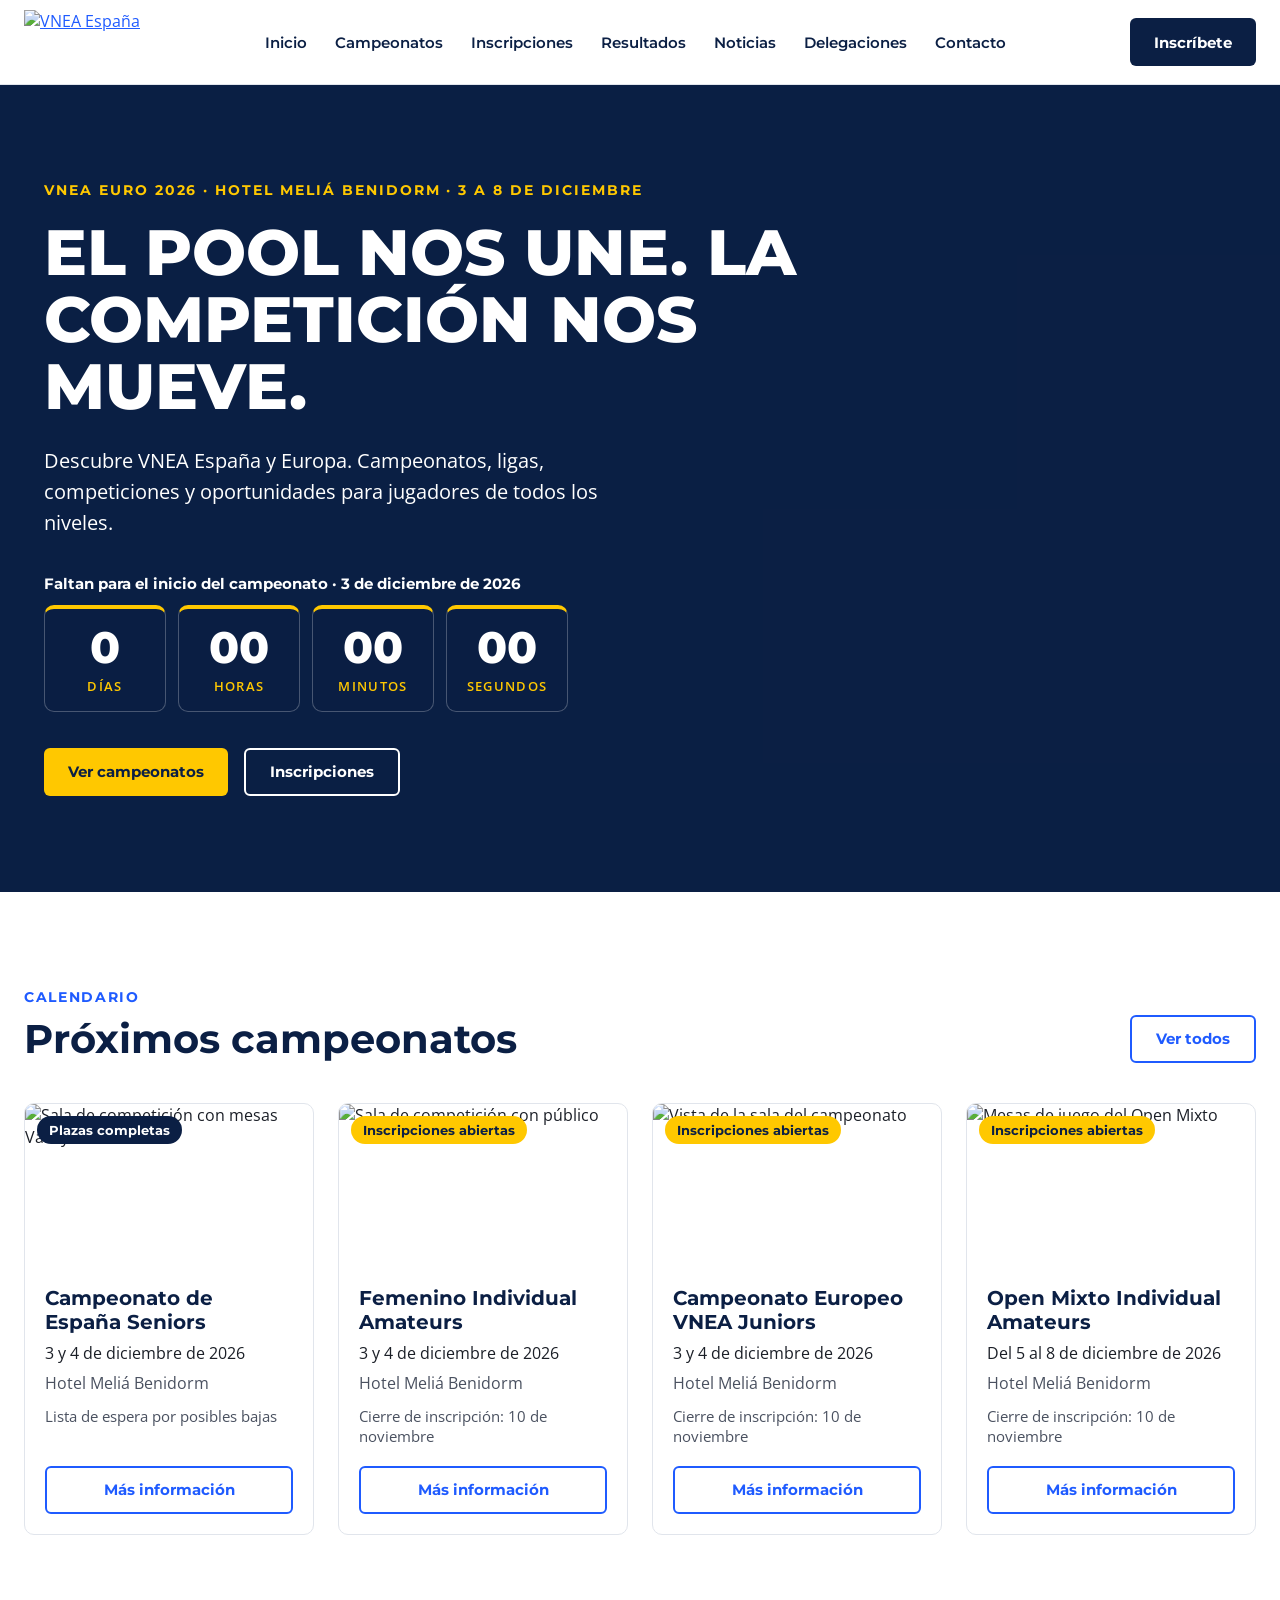
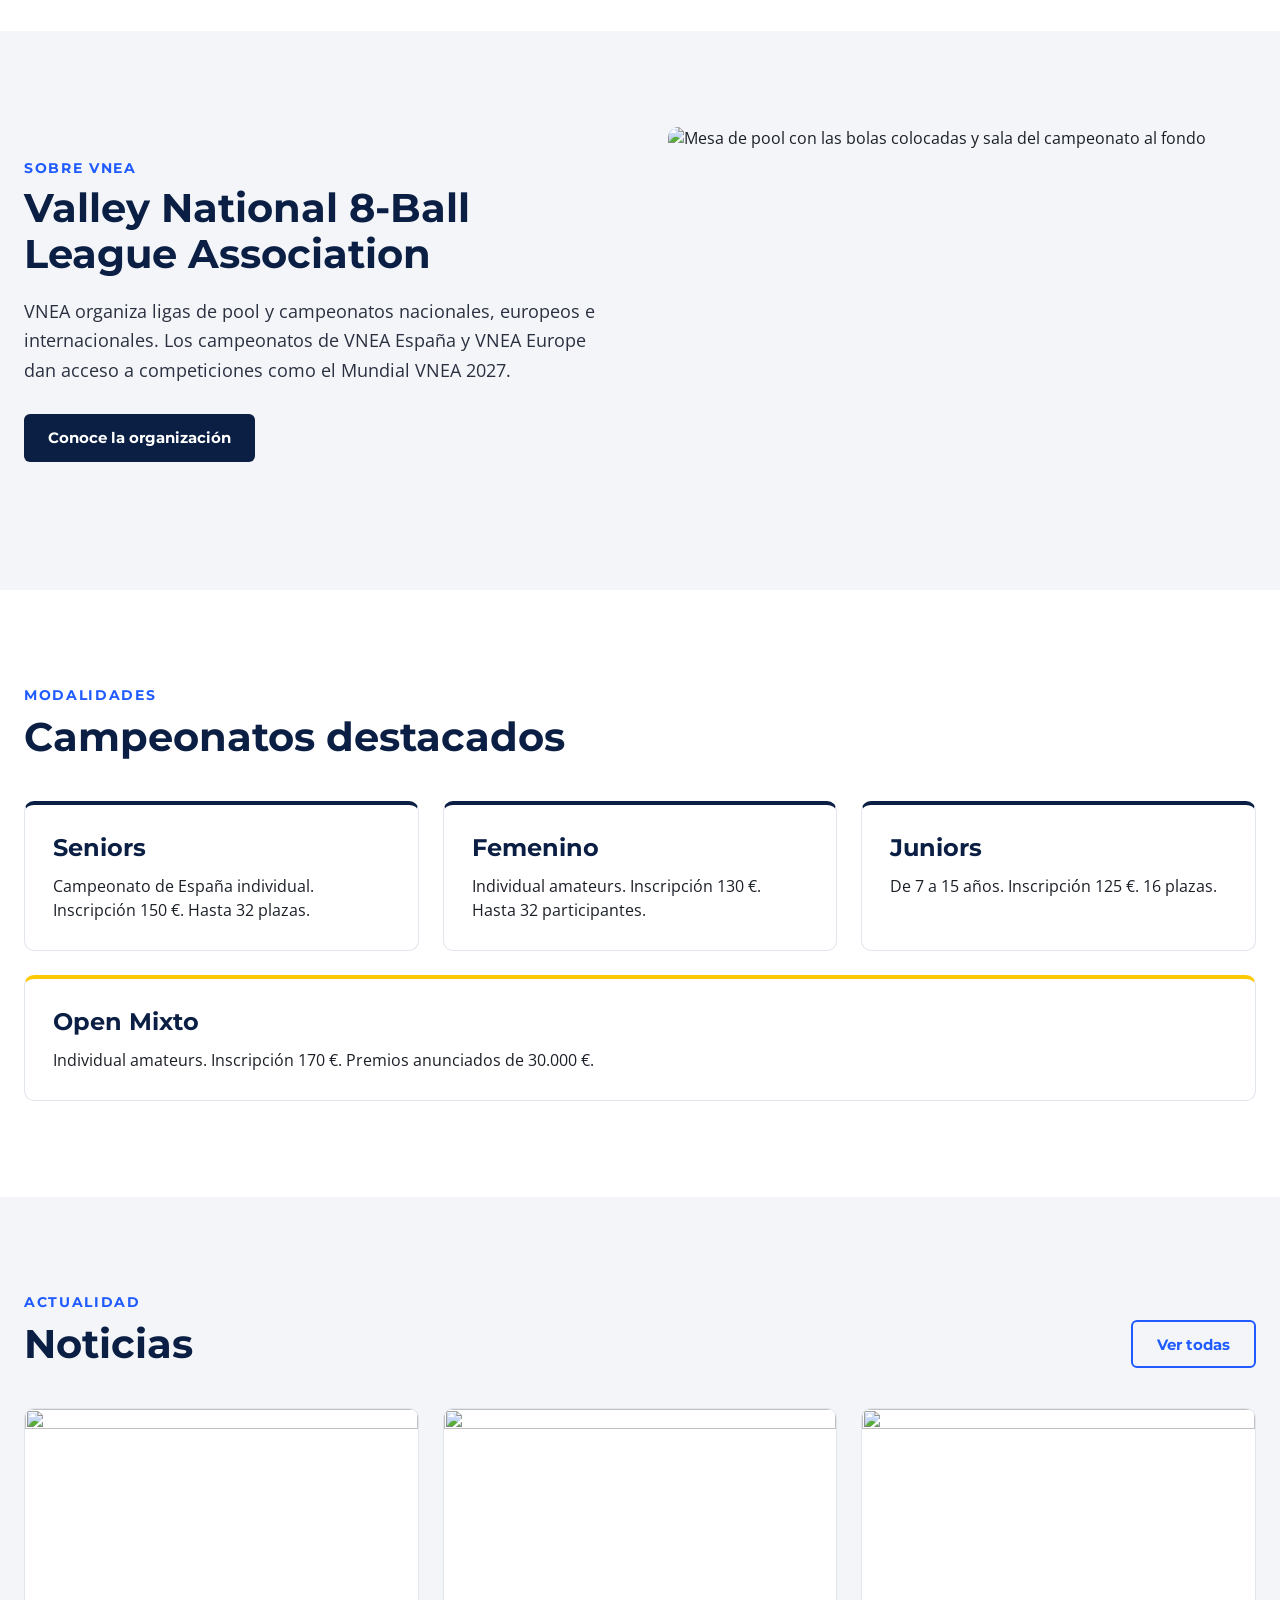
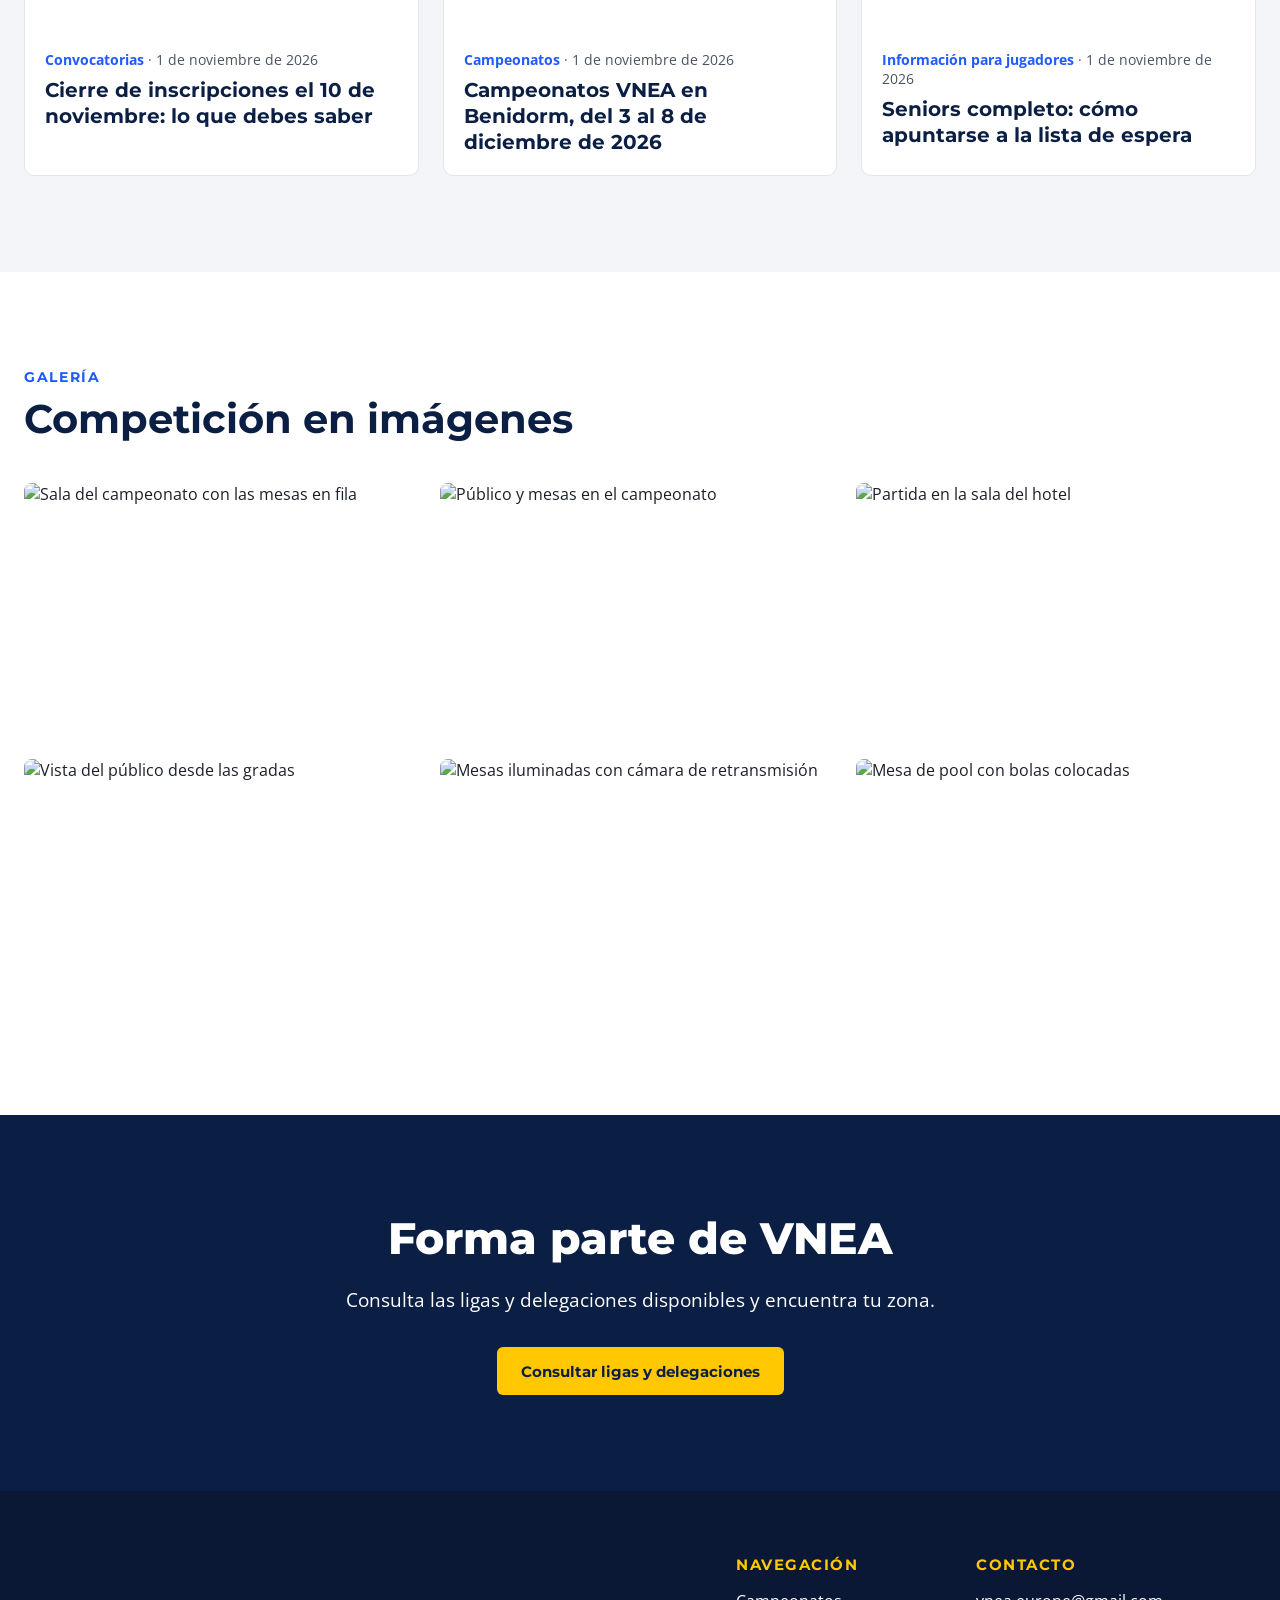
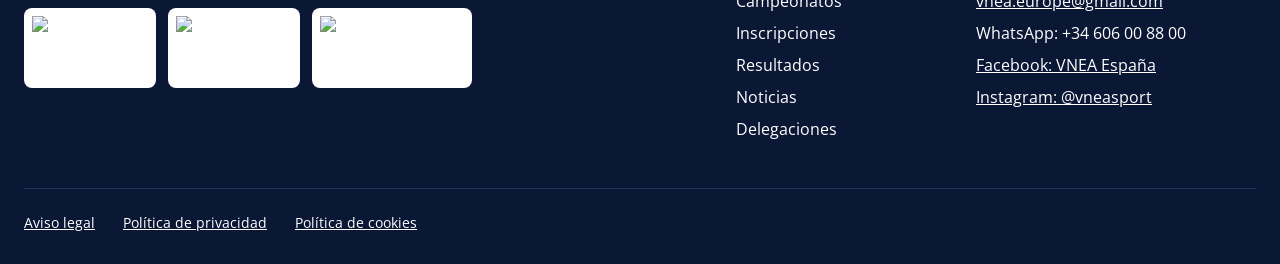
==== index.html @ ef77f943 "Add files via upload" ====
<!doctype html>
<html lang="es">
<head>
<meta charset="utf-8">
<meta name="viewport" content="width=device-width,initial-scale=1">
<title>VNEA España y Europe: inicio</title>

<link rel="preconnect" href="https://fonts.googleapis.com">
<link rel="stylesheet" href="https://fonts.googleapis.com/css2?family=Montserrat:wght@600;700;800&family=Open+Sans:wght@400;600&display=swap">
<style>
body{margin:0;font-family:'Open Sans',system-ui,sans-serif;color:#1B1F27;background:#fff}
a{color:#1F5BFF}a:hover{color:#0B1F44}
.nav a{color:#0B1F44;text-decoration:none;font-family:'Montserrat',sans-serif;font-weight:600;font-size:15px}
.nav a:hover{color:#1F5BFF}
.btn{display:inline-flex;align-items:center;justify-content:center;min-height:48px;padding:0 24px;border-radius:6px;font-family:'Montserrat',sans-serif;font-weight:700;font-size:15px;text-decoration:none;box-sizing:border-box}
.btn-p{background:#0B1F44;color:#fff}.btn-p:hover{background:#1F5BFF;color:#fff}
.btn-o{border:2px solid #1F5BFF;color:#1F5BFF;background:transparent}.btn-o:hover{background:#1F5BFF;color:#fff}
.btn-w{border:2px solid #fff;color:#fff;background:transparent}.btn-w:hover{background:#fff;color:#0B1F44}
.btn-y{background:#FFC800;color:#0B1F44}.btn-y:hover{background:#fff;color:#0B1F44}
.card{background:#fff;border:1px solid #E1E5EC;border-radius:10px;overflow:hidden;display:flex;flex-direction:column;transition:transform .3s}
.card:hover{transform:translateY(-4px)}
.chip{display:inline-block;padding:6px 12px;border-radius:999px;font-family:'Montserrat',sans-serif;font-weight:700;font-size:13px}
.chip-a{background:#FFC800;color:#0B1F44}
.chip-c{background:#0B1F44;color:#fff}
h1,h2,h3{font-family:'Montserrat',sans-serif;margin:0;color:#0B1F44}
@media (prefers-reduced-motion:reduce){.card{transition:none}}
</style>

<style>
@media (max-width:760px){
h1{font-size:34px!important;line-height:1.1!important}
h2{font-size:26px!important}
section,footer{padding-left:16px!important;padding-right:16px!important}
[style*="grid-template-columns"]{grid-template-columns:1fr!important}
[style*="flex-direction:row"]{flex-direction:column!important}
img{max-width:100%}
table{font-size:14px}
th,td{padding:10px!important}
.nav{gap:6px 16px!important}
}
html{scroll-behavior:smooth}
</style>
</head>
<body>

<div style="width:100%;background:#fff">

<header style="position:sticky;top:0;z-index:10;background:#fff;border-bottom:1px solid #E1E5EC">
<div style="max-width:1240px;margin:0 auto;padding:10px 24px;display:flex;flex-wrap:wrap;align-items:center;justify-content:space-between;gap:12px">
<a href="index.html" aria-label="VNEA España, inicio"><img src="img/logo-espana.png" alt="VNEA España" style="height:64px;width:auto;display:block"></a>
<nav class="nav" aria-label="Principal" style="display:flex;flex-wrap:wrap;gap:8px 28px;align-items:center">
<a href="index.html">Inicio</a>
<a href="campeonatos.html">Campeonatos</a>
<a href="inscripciones.html">Inscripciones</a>
<a href="resultados.html">Resultados</a>
<a href="noticias.html">Noticias</a>
<a href="delegaciones.html">Delegaciones</a>
<a href="contacto.html">Contacto</a>
</nav>
<a class="btn btn-p" href="inscripciones.html">Inscríbete</a>
</div>
</header>

<section style="position:relative;min-height:640px;display:flex;align-items:center;background:#0B1F44 url(img/hero.jpg) center/cover no-repeat">
<div style="position:absolute;inset:0;background:rgba(11,31,68,.62)"></div>
<div style="position:relative;max-width:1240px;margin:0 auto;padding:96px 24px;width:100%;box-sizing:border-box">
<p style="margin:0 0 20px;font-family:'Montserrat',sans-serif;font-weight:700;font-size:14px;letter-spacing:.14em;color:#FFC800">VNEA EURO 2026 · HOTEL MELIÁ BENIDORM · 3 A 8 DE DICIEMBRE</p>
<h1 style="color:#fff;font-weight:800;font-size:64px;line-height:1.05;max-width:820px;text-transform:uppercase">El pool nos une. La competición nos mueve.</h1>
<p style="margin:24px 0 36px;max-width:620px;font-size:20px;line-height:1.55;color:#fff">Descubre VNEA España y Europa. Campeonatos, ligas, competiciones y oportunidades para jugadores de todos los niveles.</p>
<div style="margin:0 0 36px"><p style="margin:0 0 12px;font-family:'Montserrat',sans-serif;font-weight:700;font-size:15px;color:#fff">Faltan para el inicio del campeonato · 3 de diciembre de 2026</p><div style="display:flex;flex-wrap:wrap;gap:12px" role="timer" aria-label="Cuenta atrás hasta el 3 de diciembre de 2026"><div style="min-width:96px;padding:16px 12px;border-radius:10px;background:rgba(11,31,68,.82);border:1px solid rgba(255,255,255,.25);border-top:4px solid #FFC800;text-align:center"><p style="margin:0;font-family:'Montserrat',sans-serif;font-weight:800;font-size:44px;line-height:1;color:#fff"><span data-u="d">0</span></p><p style="margin:8px 0 0;font-size:13px;font-weight:600;letter-spacing:.1em;color:#FFC800">DÍAS</p></div><div style="min-width:96px;padding:16px 12px;border-radius:10px;background:rgba(11,31,68,.82);border:1px solid rgba(255,255,255,.25);border-top:4px solid #FFC800;text-align:center"><p style="margin:0;font-family:'Montserrat',sans-serif;font-weight:800;font-size:44px;line-height:1;color:#fff"><span data-u="h">0</span></p><p style="margin:8px 0 0;font-size:13px;font-weight:600;letter-spacing:.1em;color:#FFC800">HORAS</p></div><div style="min-width:96px;padding:16px 12px;border-radius:10px;background:rgba(11,31,68,.82);border:1px solid rgba(255,255,255,.25);border-top:4px solid #FFC800;text-align:center"><p style="margin:0;font-family:'Montserrat',sans-serif;font-weight:800;font-size:44px;line-height:1;color:#fff"><span data-u="m">0</span></p><p style="margin:8px 0 0;font-size:13px;font-weight:600;letter-spacing:.1em;color:#FFC800">MINUTOS</p></div><div style="min-width:96px;padding:16px 12px;border-radius:10px;background:rgba(11,31,68,.82);border:1px solid rgba(255,255,255,.25);border-top:4px solid #FFC800;text-align:center"><p style="margin:0;font-family:'Montserrat',sans-serif;font-weight:800;font-size:44px;line-height:1;color:#fff"><span data-u="s">0</span></p><p style="margin:8px 0 0;font-size:13px;font-weight:600;letter-spacing:.1em;color:#FFC800">SEGUNDOS</p></div></div></div>
<div style="display:flex;flex-wrap:wrap;gap:16px">
<a class="btn btn-y" href="campeonatos.html">Ver campeonatos</a>
<a class="btn btn-w" href="inscripciones.html">Inscripciones</a>
</div>
</div>
</section>

<section style="padding:96px 24px">
<div style="max-width:1240px;margin:0 auto">
<div style="display:flex;flex-wrap:wrap;justify-content:space-between;align-items:flex-end;gap:16px;margin-bottom:40px">
<div>
<p style="margin:0 0 8px;font-family:'Montserrat',sans-serif;font-weight:700;font-size:14px;letter-spacing:.12em;color:#1F5BFF">CALENDARIO</p>
<h2 style="font-size:40px;font-weight:700">Próximos campeonatos</h2>
</div>
<a class="btn btn-o" href="campeonatos.html">Ver todos</a>
</div>
<div style="display:flex;flex-wrap:wrap;gap:24px">

<article class="card" style="flex:1 1 260px">
<div style="position:relative"><img src="img/sala2.jpg" alt="Sala de competición con mesas Valley" style="width:100%;aspect-ratio:16/9;object-fit:cover;display:block"><span class="chip chip-c" style="position:absolute;top:12px;left:12px">Plazas completas</span></div>
<div style="padding:20px;display:flex;flex-direction:column;gap:8px;flex:1">
<h3 style="font-size:20px;font-weight:700">Campeonato de España Seniors</h3>
<p style="margin:0;font-size:16px">3 y 4 de diciembre de 2026</p>
<p style="margin:0;font-size:16px;color:#4A5160">Hotel Meliá Benidorm</p>
<p style="margin:4px 0 12px;font-size:15px;color:#4A5160">Lista de espera por posibles bajas</p>
<a class="btn btn-o" style="margin-top:auto" href="campeonato.html">Más información</a>
</div>
</article>

<article class="card" style="flex:1 1 260px">
<div style="position:relative"><img src="img/sala3.jpg" alt="Sala de competición con público" style="width:100%;aspect-ratio:16/9;object-fit:cover;display:block"><span class="chip chip-a" style="position:absolute;top:12px;left:12px">Inscripciones abiertas</span></div>
<div style="padding:20px;display:flex;flex-direction:column;gap:8px;flex:1">
<h3 style="font-size:20px;font-weight:700">Femenino Individual Amateurs</h3>
<p style="margin:0;font-size:16px">3 y 4 de diciembre de 2026</p>
<p style="margin:0;font-size:16px;color:#4A5160">Hotel Meliá Benidorm</p>
<p style="margin:4px 0 12px;font-size:15px;color:#4A5160">Cierre de inscripción: 10 de noviembre</p>
<a class="btn btn-o" style="margin-top:auto" href="campeonato.html">Más información</a>
</div>
</article>

<article class="card" style="flex:1 1 260px">
<div style="position:relative"><img src="img/sala4.jpg" alt="Vista de la sala del campeonato" style="width:100%;aspect-ratio:16/9;object-fit:cover;display:block"><span class="chip chip-a" style="position:absolute;top:12px;left:12px">Inscripciones abiertas</span></div>
<div style="padding:20px;display:flex;flex-direction:column;gap:8px;flex:1">
<h3 style="font-size:20px;font-weight:700">Campeonato Europeo VNEA Juniors</h3>
<p style="margin:0;font-size:16px">3 y 4 de diciembre de 2026</p>
<p style="margin:0;font-size:16px;color:#4A5160">Hotel Meliá Benidorm</p>
<p style="margin:4px 0 12px;font-size:15px;color:#4A5160">Cierre de inscripción: 10 de noviembre</p>
<a class="btn btn-o" style="margin-top:auto" href="campeonato.html">Más información</a>
</div>
</article>

<article class="card" style="flex:1 1 260px">
<div style="position:relative"><img src="img/sala5.jpg" alt="Mesas de juego del Open Mixto" style="width:100%;aspect-ratio:16/9;object-fit:cover;display:block"><span class="chip chip-a" style="position:absolute;top:12px;left:12px">Inscripciones abiertas</span></div>
<div style="padding:20px;display:flex;flex-direction:column;gap:8px;flex:1">
<h3 style="font-size:20px;font-weight:700">Open Mixto Individual Amateurs</h3>
<p style="margin:0;font-size:16px">Del 5 al 8 de diciembre de 2026</p>
<p style="margin:0;font-size:16px;color:#4A5160">Hotel Meliá Benidorm</p>
<p style="margin:4px 0 12px;font-size:15px;color:#4A5160">Cierre de inscripción: 10 de noviembre</p>
<a class="btn btn-o" style="margin-top:auto" href="campeonato.html">Más información</a>
</div>
</article>

</div>
</div>
</section>

<section style="padding:96px 24px;background:#F3F5F8">
<div style="max-width:1240px;margin:0 auto;display:flex;flex-wrap:wrap;gap:56px;align-items:center">
<div style="flex:1 1 440px">
<p style="margin:0 0 8px;font-family:'Montserrat',sans-serif;font-weight:700;font-size:14px;letter-spacing:.12em;color:#1F5BFF">SOBRE VNEA</p>
<h2 style="font-size:40px;font-weight:700;line-height:1.15">Valley National 8-Ball League Association</h2>
<p style="margin:20px 0 28px;font-size:18px;line-height:1.65;color:#2A3040">VNEA organiza ligas de pool y campeonatos nacionales, europeos e internacionales. Los campeonatos de VNEA España y VNEA Europe dan acceso a competiciones como el Mundial VNEA 2027.</p>
<a class="btn btn-p" href="index.html">Conoce la organización</a>
</div>
<div style="flex:1 1 440px">
<img src="img/mesas.jpg" alt="Mesa de pool con las bolas colocadas y sala del campeonato al fondo" style="width:100%;border-radius:10px;display:block;aspect-ratio:16/10;object-fit:cover">
</div>
</div>
</section>

<section style="padding:96px 24px">
<div style="max-width:1240px;margin:0 auto">
<p style="margin:0 0 8px;font-family:'Montserrat',sans-serif;font-weight:700;font-size:14px;letter-spacing:.12em;color:#1F5BFF">MODALIDADES</p>
<h2 style="font-size:40px;font-weight:700;margin-bottom:40px">Campeonatos destacados</h2>
<div style="display:flex;flex-wrap:wrap;gap:24px">
<a href="campeonato.html" class="card" style="flex:1 1 260px;padding:28px;text-decoration:none;color:#1B1F27;border-top:4px solid #0B1F44">
<h3 style="font-size:24px">Seniors</h3>
<p style="margin:12px 0 0;font-size:16px;line-height:1.5">Campeonato de España individual. Inscripción 150 €. Hasta 32 plazas.</p>
</a>
<a href="campeonato.html" class="card" style="flex:1 1 260px;padding:28px;text-decoration:none;color:#1B1F27;border-top:4px solid #0B1F44">
<h3 style="font-size:24px">Femenino</h3>
<p style="margin:12px 0 0;font-size:16px;line-height:1.5">Individual amateurs. Inscripción 130 €. Hasta 32 participantes.</p>
</a>
<a href="campeonato.html" class="card" style="flex:1 1 260px;padding:28px;text-decoration:none;color:#1B1F27;border-top:4px solid #0B1F44">
<h3 style="font-size:24px">Juniors</h3>
<p style="margin:12px 0 0;font-size:16px;line-height:1.5">De 7 a 15 años. Inscripción 125 €. 16 plazas.</p>
</a>
<a href="campeonato.html" class="card" style="flex:1 1 260px;padding:28px;text-decoration:none;color:#1B1F27;border-top:4px solid #FFC800">
<h3 style="font-size:24px">Open Mixto</h3>
<p style="margin:12px 0 0;font-size:16px;line-height:1.5">Individual amateurs. Inscripción 170 €. Premios anunciados de 30.000 €.</p>
</a>
</div>
</div>
</section>

<section style="padding:96px 24px;background:#F3F5F8">
<div style="max-width:1240px;margin:0 auto">
<div style="display:flex;flex-wrap:wrap;justify-content:space-between;align-items:flex-end;gap:16px;margin-bottom:40px">
<div>
<p style="margin:0 0 8px;font-family:'Montserrat',sans-serif;font-weight:700;font-size:14px;letter-spacing:.12em;color:#1F5BFF">ACTUALIDAD</p>
<h2 style="font-size:40px;font-weight:700">Noticias</h2>
</div>
<a class="btn btn-o" href="noticias.html">Ver todas</a>
</div>
<div style="display:flex;flex-wrap:wrap;gap:24px">
<article class="card" style="flex:1 1 300px">
<img src="img/sala3.jpg" alt="" style="width:100%;aspect-ratio:16/9;object-fit:cover;display:block">
<div style="padding:20px">
<p style="margin:0 0 8px;font-size:14px;color:#4A5160"><strong style="color:#1F5BFF">Convocatorias</strong> · 1 de noviembre de 2026</p>
<h3 style="font-size:20px;line-height:1.3">Cierre de inscripciones el 10 de noviembre: lo que debes saber</h3>
</div>
</article>
<article class="card" style="flex:1 1 300px">
<img src="img/sala2.jpg" alt="" style="width:100%;aspect-ratio:16/9;object-fit:cover;display:block">
<div style="padding:20px">
<p style="margin:0 0 8px;font-size:14px;color:#4A5160"><strong style="color:#1F5BFF">Campeonatos</strong> · 1 de noviembre de 2026</p>
<h3 style="font-size:20px;line-height:1.3">Campeonatos VNEA en Benidorm, del 3 al 8 de diciembre de 2026</h3>
</div>
</article>
<article class="card" style="flex:1 1 300px">
<img src="img/sala4.jpg" alt="" style="width:100%;aspect-ratio:16/9;object-fit:cover;display:block">
<div style="padding:20px">
<p style="margin:0 0 8px;font-size:14px;color:#4A5160"><strong style="color:#1F5BFF">Información para jugadores</strong> · 1 de noviembre de 2026</p>
<h3 style="font-size:20px;line-height:1.3">Seniors completo: cómo apuntarse a la lista de espera</h3>
</div>
</article>
</div>
</div>
</section>

<section style="padding:96px 24px">
<div style="max-width:1240px;margin:0 auto">
<p style="margin:0 0 8px;font-family:'Montserrat',sans-serif;font-weight:700;font-size:14px;letter-spacing:.12em;color:#1F5BFF">GALERÍA</p>
<h2 style="font-size:40px;font-weight:700;margin-bottom:40px">Competición en imágenes</h2>
<div style="display:grid;grid-template-columns:repeat(3,minmax(0,1fr));gap:16px">
<img src="img/hero.jpg" alt="Sala del campeonato con las mesas en fila" style="width:100%;height:260px;object-fit:cover;border-radius:8px;display:block">
<img src="img/sala2.jpg" alt="Público y mesas en el campeonato" style="width:100%;height:260px;object-fit:cover;border-radius:8px;display:block">
<img src="img/sala3.jpg" alt="Partida en la sala del hotel" style="width:100%;height:260px;object-fit:cover;border-radius:8px;display:block">
<img src="img/sala4.jpg" alt="Vista del público desde las gradas" style="width:100%;height:260px;object-fit:cover;border-radius:8px;display:block">
<img src="img/sala5.jpg" alt="Mesas iluminadas con cámara de retransmisión" style="width:100%;height:260px;object-fit:cover;border-radius:8px;display:block">
<img src="img/mesas.jpg" alt="Mesa de pool con bolas colocadas" style="width:100%;height:260px;object-fit:cover;border-radius:8px;display:block">
</div>
</div>
</section>

<section style="padding:96px 24px;background:#0B1F44;text-align:center">
<div style="max-width:760px;margin:0 auto">
<h2 style="color:#fff;font-size:44px;font-weight:800">Forma parte de VNEA</h2>
<p style="margin:20px 0 32px;font-size:19px;line-height:1.6;color:#fff">Consulta las ligas y delegaciones disponibles y encuentra tu zona.</p>
<a class="btn btn-y" href="delegaciones.html">Consultar ligas y delegaciones</a>
</div>
</section>

<footer style="background:#0A1836;color:#fff;padding:64px 24px 32px">
<div style="max-width:1240px;margin:0 auto">
<div style="display:flex;flex-wrap:wrap;gap:40px;justify-content:space-between">
<div style="flex:1 1 300px;display:flex;flex-wrap:wrap;gap:12px;align-items:center">
<div style="background:#fff;border-radius:8px;padding:8px"><img src="img/logo-espana.png" alt="VNEA España" style="height:64px;display:block"></div>
<div style="background:#fff;border-radius:8px;padding:8px"><img src="img/logo-europe.png" alt="VNEA Europe" style="height:64px;display:block"></div>
<div style="background:#fff;border-radius:8px;padding:8px"><img src="img/logo-euro2026.png" alt="VNEA EURO 2026" style="height:64px;display:block"></div>
</div>
<div style="flex:0 1 200px">
<h3 style="color:#FFC800;font-size:15px;letter-spacing:.1em;margin-bottom:16px">NAVEGACIÓN</h3>
<div style="display:flex;flex-direction:column;gap:10px;font-size:16px">
<a href="campeonatos.html" style="color:#fff;text-decoration:none">Campeonatos</a>
<a href="inscripciones.html" style="color:#fff;text-decoration:none">Inscripciones</a>
<a href="resultados.html" style="color:#fff;text-decoration:none">Resultados</a>
<a href="noticias.html" style="color:#fff;text-decoration:none">Noticias</a>
<a href="delegaciones.html" style="color:#fff;text-decoration:none">Delegaciones</a>
</div>
</div>
<div style="flex:0 1 280px">
<h3 style="color:#FFC800;font-size:15px;letter-spacing:.1em;margin-bottom:16px">CONTACTO</h3>
<div style="display:flex;flex-direction:column;gap:10px;font-size:16px">
<a href="mailto:vnea.europe@gmail.com" style="color:#fff">vnea.europe@gmail.com</a>
<span>WhatsApp: +34 606 00 88 00</span>
<a href="https://www.facebook.com/vnea.espana/" style="color:#fff">Facebook: VNEA España</a>
<a href="https://www.instagram.com/vneasport/" style="color:#fff">Instagram: @vneasport</a>
</div>
</div>
</div>
<div style="margin-top:48px;padding-top:24px;border-top:1px solid #243459;display:flex;flex-wrap:wrap;gap:12px 28px;font-size:14px">
<a href="index.html" style="color:#fff">Aviso legal</a>
<a href="index.html" style="color:#fff">Política de privacidad</a>
<a href="index.html" style="color:#fff">Política de cookies</a>
</div>
</div>
</footer>

</div>

<script>
(function(){var t=Date.UTC(2026,11,2,23,0,0),q=function(u){return document.querySelector('[data-u="'+u+'"]')},p=function(n){return String(n).padStart(2,'0')};
function tick(){var x=Math.max(0,Math.floor((t-Date.now())/1000));q('d').textContent=Math.floor(x/86400);q('h').textContent=p(Math.floor(x%86400/3600));q('m').textContent=p(Math.floor(x%3600/60));q('s').textContent=p(x%60)}
tick();setInterval(tick,1000)})();
</script>
</body>
</html>
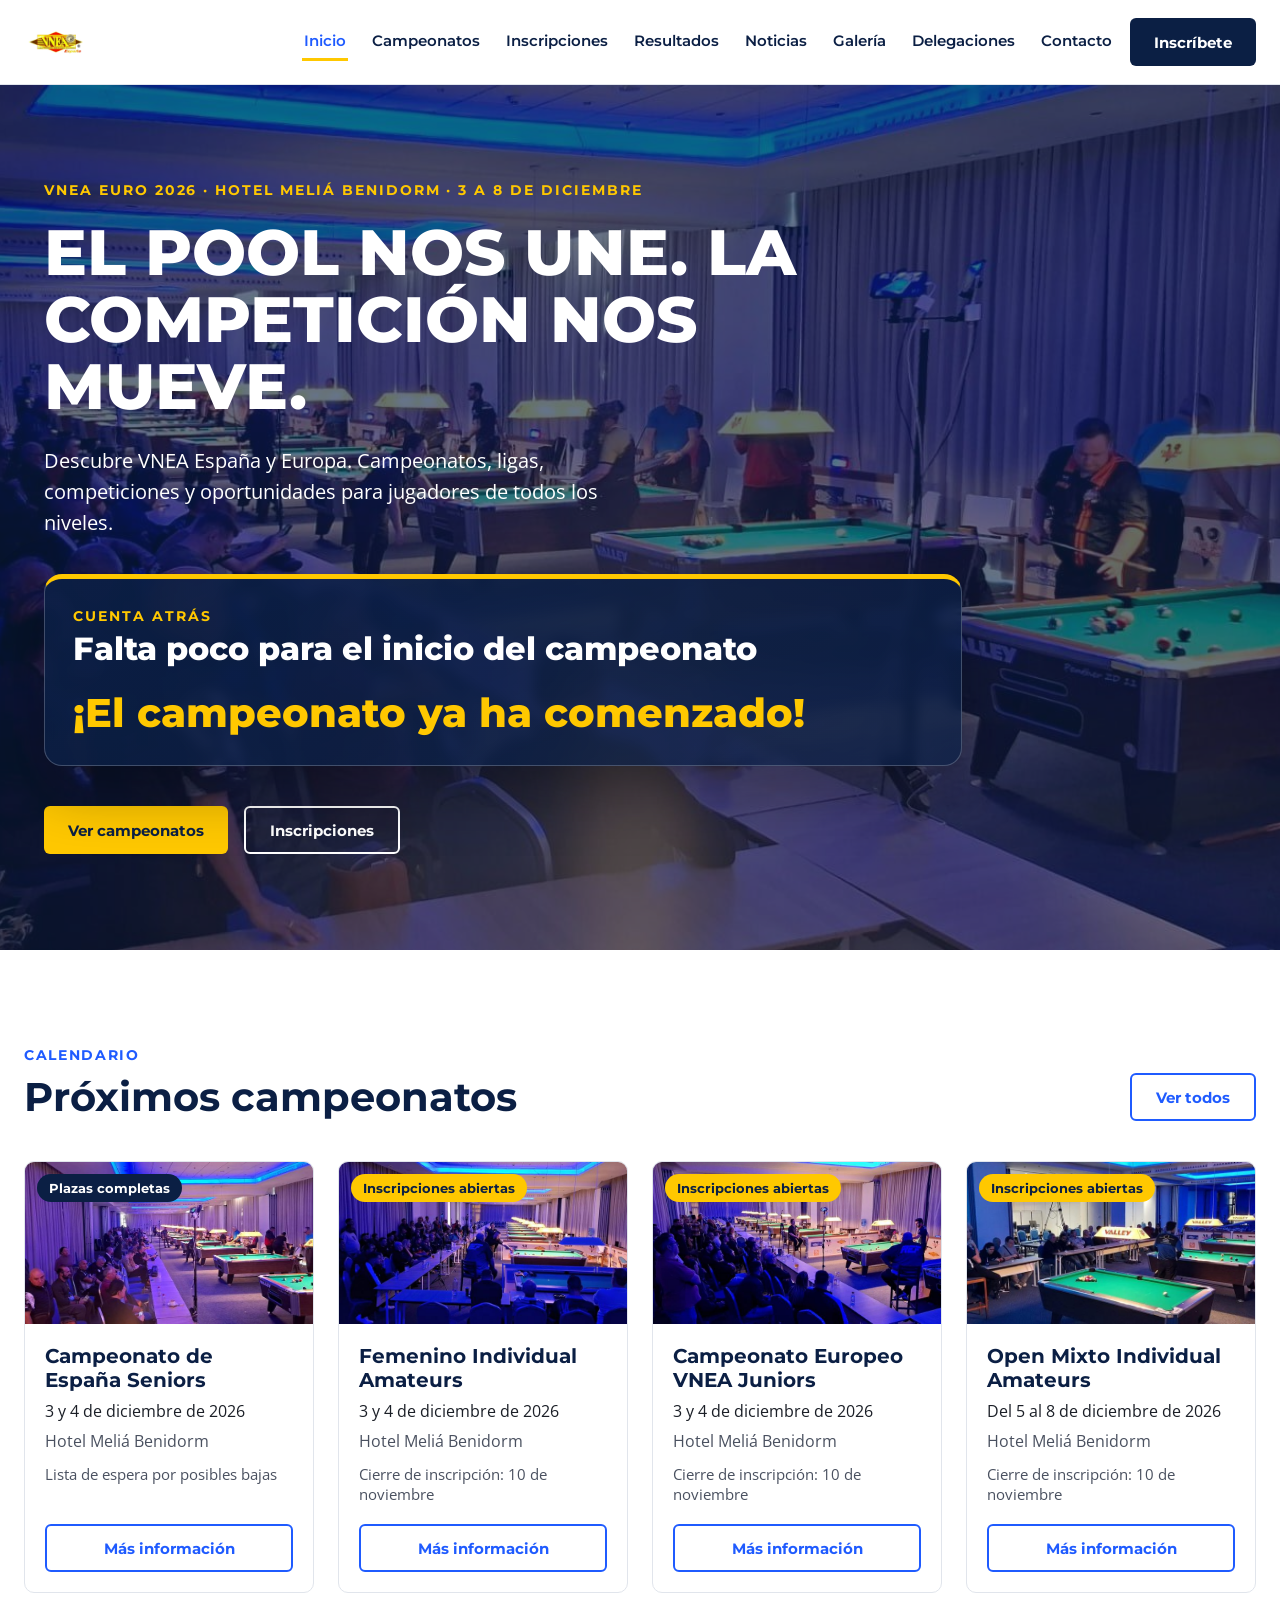
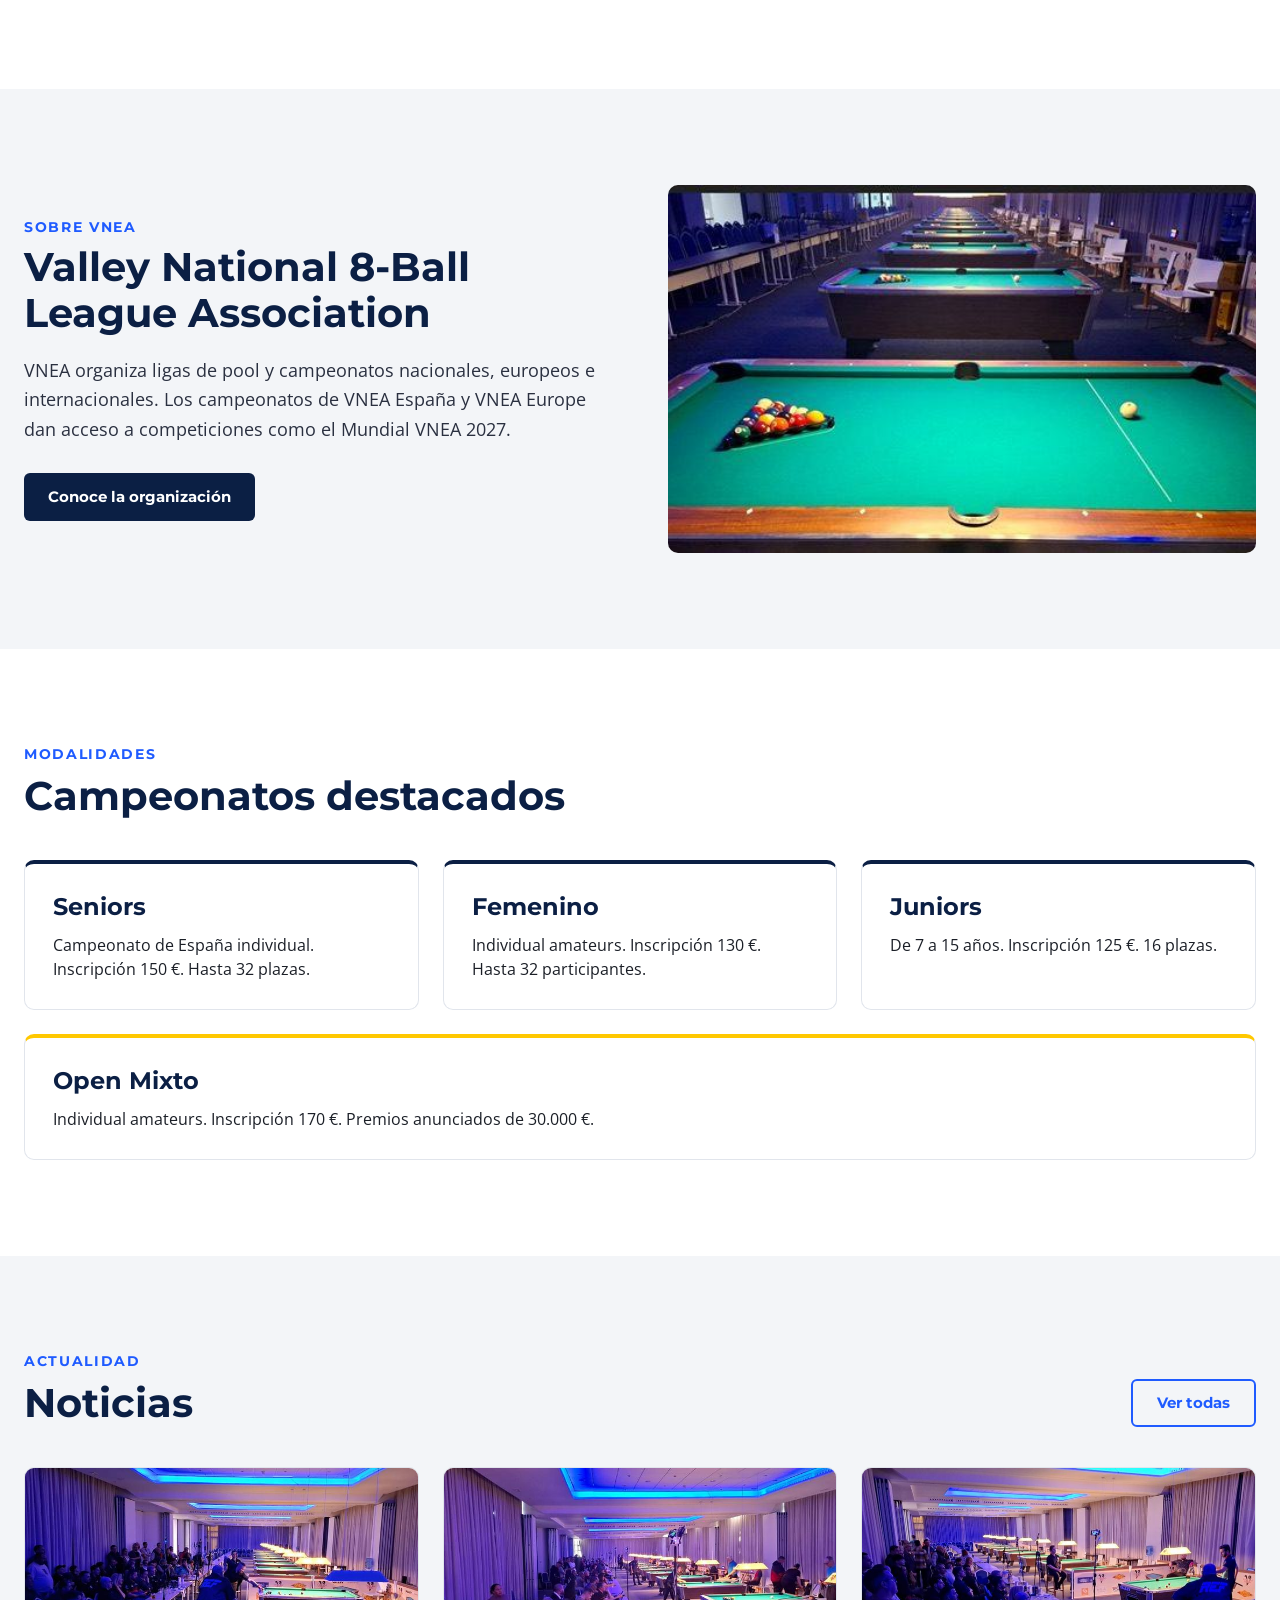
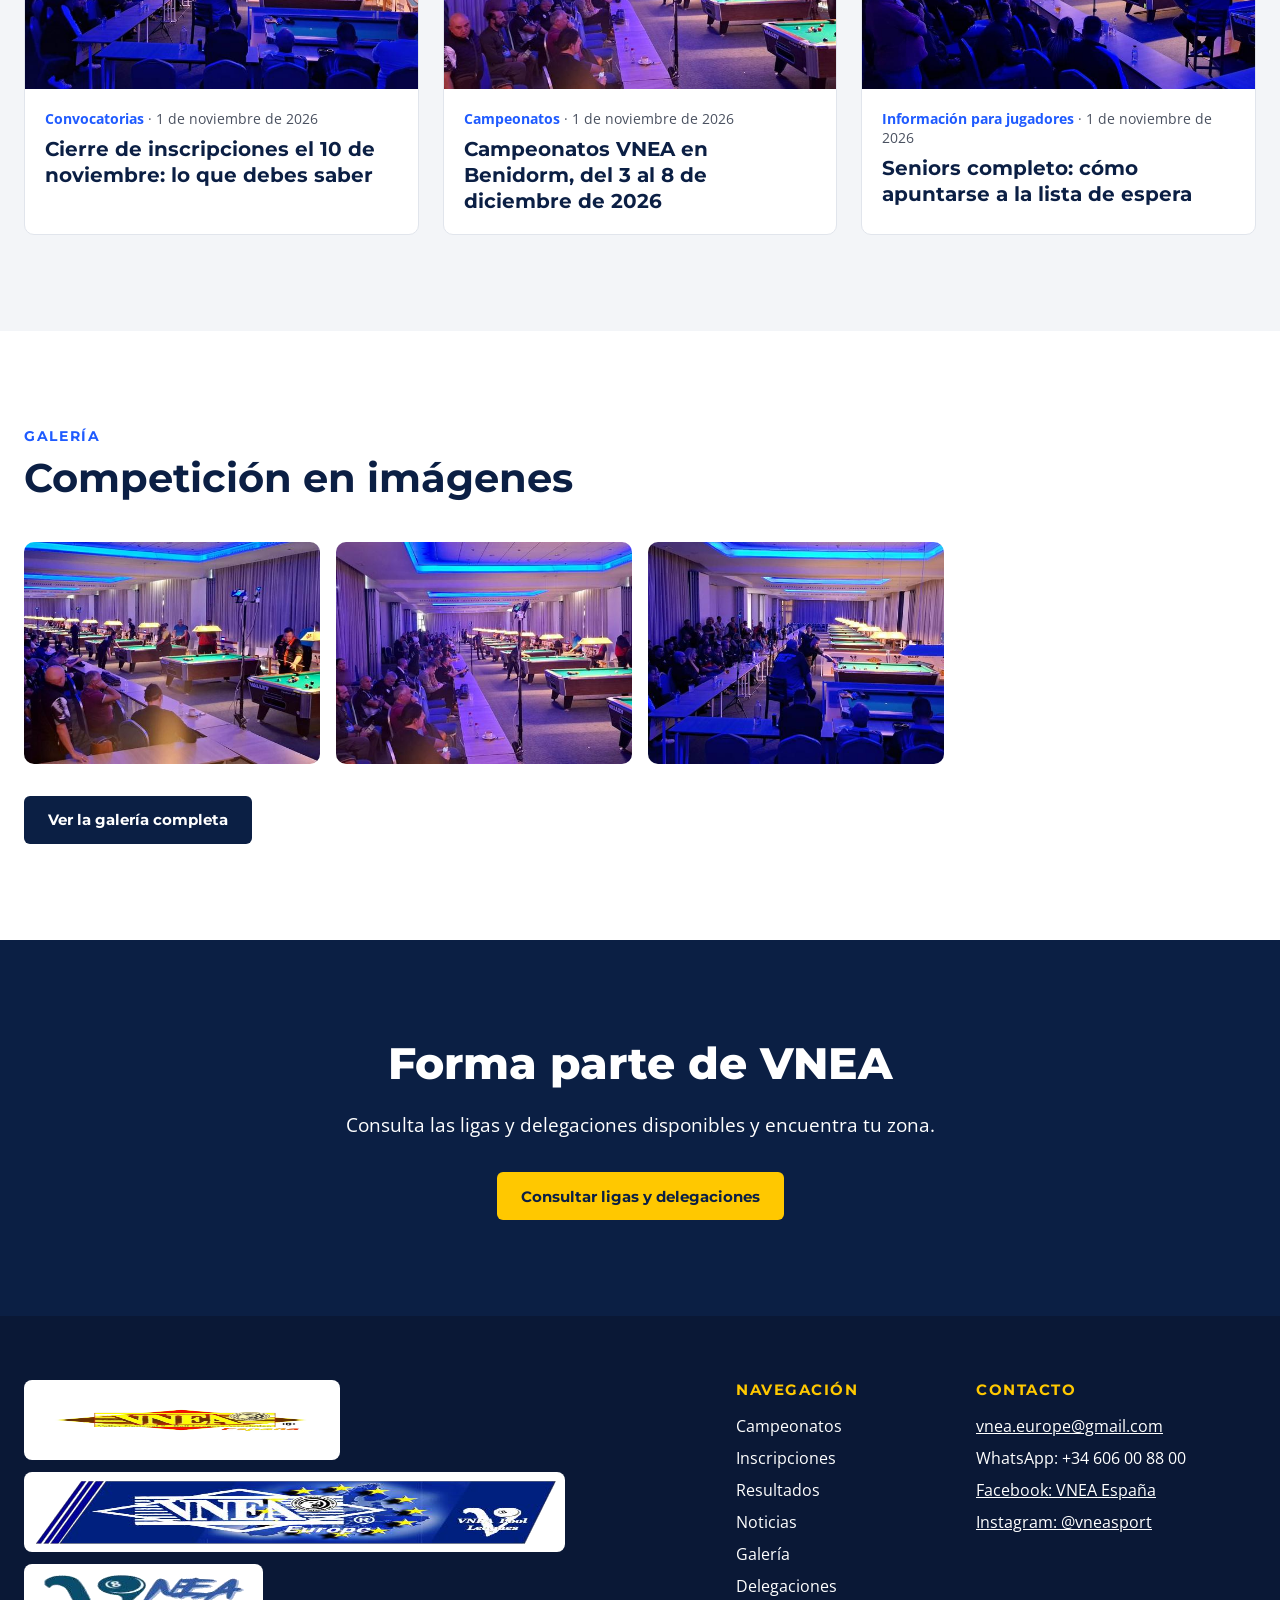
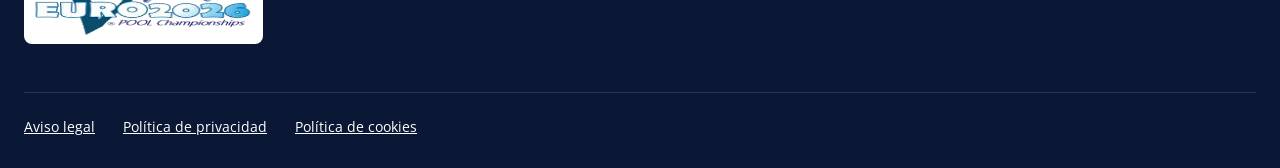
==== commit 95107125: "Mejora navegación mobile, cuenta atrás y añade galería de torneos - Menú hamburguesa accesible (aria" ====
--- a/index.html
+++ b/index.html
@@ -36,38 +36,49 @@
 img{max-width:100%}
 table{font-size:14px}
 th,td{padding:10px!important}
-.nav{gap:6px 16px!important}
 }
 html{scroll-behavior:smooth}
 </style>
+<link rel="preload" as="image" href="img/hero-800.jpg" media="(max-width:760px)">
+<link rel="preload" as="image" href="img/hero.jpg" media="(min-width:761px)">
+<link rel="stylesheet" href="assets/site.css">
+<script defer src="assets/site.js"></script>
 </head>
 <body>
 
+<a class="skip" href="#contenido">Saltar al contenido</a>
 <div style="width:100%;background:#fff">
 
-<header style="position:sticky;top:0;z-index:10;background:#fff;border-bottom:1px solid #E1E5EC">
-<div style="max-width:1240px;margin:0 auto;padding:10px 24px;display:flex;flex-wrap:wrap;align-items:center;justify-content:space-between;gap:12px">
-<a href="index.html" aria-label="VNEA España, inicio"><img src="img/logo-espana.png" alt="VNEA España" style="height:64px;width:auto;display:block"></a>
-<nav class="nav" aria-label="Principal" style="display:flex;flex-wrap:wrap;gap:8px 28px;align-items:center">
-<a href="index.html">Inicio</a>
-<a href="campeonatos.html">Campeonatos</a>
-<a href="inscripciones.html">Inscripciones</a>
-<a href="resultados.html">Resultados</a>
-<a href="noticias.html">Noticias</a>
-<a href="delegaciones.html">Delegaciones</a>
-<a href="contacto.html">Contacto</a>
+<header class="site-header">
+<div class="site-header__in">
+<a class="site-logo" href="index.html" aria-label="VNEA España, inicio"><img src="img/logo-espana.png" alt="VNEA España" width="300" height="300" loading="lazy" decoding="async"></a>
+<nav class="nav" id="site-nav" aria-label="Principal">
+<a href="index.html" aria-current="page">Inicio</a><a href="campeonatos.html">Campeonatos</a><a href="inscripciones.html">Inscripciones</a><a href="resultados.html">Resultados</a><a href="noticias.html">Noticias</a><a href="galeria.html">Galería</a><a href="delegaciones.html">Delegaciones</a><a href="contacto.html">Contacto</a><a class="nav-cta" href="inscripciones.html">Inscríbete</a>
 </nav>
-<a class="btn btn-p" href="inscripciones.html">Inscríbete</a>
+<a class="btn btn-p site-cta" href="inscripciones.html">Inscríbete</a>
+<button type="button" class="nav-toggle" aria-label="Abrir menú" aria-expanded="false" aria-controls="site-nav"><span></span><span></span><span></span></button>
 </div>
 </header>
-
-<section style="position:relative;min-height:640px;display:flex;align-items:center;background:#0B1F44 url(img/hero.jpg) center/cover no-repeat">
+<div class="nav-backdrop" aria-hidden="true"></div>
+
+<section id="contenido" style="position:relative;min-height:640px;display:flex;align-items:center;background:#0B1F44 url(img/hero.jpg) center/cover no-repeat">
 <div style="position:absolute;inset:0;background:rgba(11,31,68,.62)"></div>
 <div style="position:relative;max-width:1240px;margin:0 auto;padding:96px 24px;width:100%;box-sizing:border-box">
 <p style="margin:0 0 20px;font-family:'Montserrat',sans-serif;font-weight:700;font-size:14px;letter-spacing:.14em;color:#FFC800">VNEA EURO 2026 · HOTEL MELIÁ BENIDORM · 3 A 8 DE DICIEMBRE</p>
 <h1 style="color:#fff;font-weight:800;font-size:64px;line-height:1.05;max-width:820px;text-transform:uppercase">El pool nos une. La competición nos mueve.</h1>
 <p style="margin:24px 0 36px;max-width:620px;font-size:20px;line-height:1.55;color:#fff">Descubre VNEA España y Europa. Campeonatos, ligas, competiciones y oportunidades para jugadores de todos los niveles.</p>
-<div style="margin:0 0 36px"><p style="margin:0 0 12px;font-family:'Montserrat',sans-serif;font-weight:700;font-size:15px;color:#fff">Faltan para el inicio del campeonato · 3 de diciembre de 2026</p><div style="display:flex;flex-wrap:wrap;gap:12px" role="timer" aria-label="Cuenta atrás hasta el 3 de diciembre de 2026"><div style="min-width:96px;padding:16px 12px;border-radius:10px;background:rgba(11,31,68,.82);border:1px solid rgba(255,255,255,.25);border-top:4px solid #FFC800;text-align:center"><p style="margin:0;font-family:'Montserrat',sans-serif;font-weight:800;font-size:44px;line-height:1;color:#fff"><span data-u="d">0</span></p><p style="margin:8px 0 0;font-size:13px;font-weight:600;letter-spacing:.1em;color:#FFC800">DÍAS</p></div><div style="min-width:96px;padding:16px 12px;border-radius:10px;background:rgba(11,31,68,.82);border:1px solid rgba(255,255,255,.25);border-top:4px solid #FFC800;text-align:center"><p style="margin:0;font-family:'Montserrat',sans-serif;font-weight:800;font-size:44px;line-height:1;color:#fff"><span data-u="h">0</span></p><p style="margin:8px 0 0;font-size:13px;font-weight:600;letter-spacing:.1em;color:#FFC800">HORAS</p></div><div style="min-width:96px;padding:16px 12px;border-radius:10px;background:rgba(11,31,68,.82);border:1px solid rgba(255,255,255,.25);border-top:4px solid #FFC800;text-align:center"><p style="margin:0;font-family:'Montserrat',sans-serif;font-weight:800;font-size:44px;line-height:1;color:#fff"><span data-u="m">0</span></p><p style="margin:8px 0 0;font-size:13px;font-weight:600;letter-spacing:.1em;color:#FFC800">MINUTOS</p></div><div style="min-width:96px;padding:16px 12px;border-radius:10px;background:rgba(11,31,68,.82);border:1px solid rgba(255,255,255,.25);border-top:4px solid #FFC800;text-align:center"><p style="margin:0;font-family:'Montserrat',sans-serif;font-weight:800;font-size:44px;line-height:1;color:#fff"><span data-u="s">0</span></p><p style="margin:8px 0 0;font-size:13px;font-weight:600;letter-spacing:.1em;color:#FFC800">SEGUNDOS</p></div></div></div>
+<div class="cd" data-countdown="2026-12-03T00:00:00+01:00" role="timer" aria-label="Cuenta atrás hasta el comienzo del campeonato, el 3 de diciembre de 2026">
+<p class="cd__kicker">CUENTA ATRÁS</p>
+<h2 class="cd__title" style="color:#fff">Falta poco para el inicio del campeonato</h2>
+<div class="cd__grid">
+<div class="cd__box"><span class="cd__num" data-u="d">0</span><span class="cd__lbl">DÍAS</span></div>
+<div class="cd__box"><span class="cd__num" data-u="h">00</span><span class="cd__lbl">HORAS</span></div>
+<div class="cd__box"><span class="cd__num" data-u="m">00</span><span class="cd__lbl">MINUTOS</span></div>
+<div class="cd__box cd__box--s"><span class="cd__num" data-u="s">00</span><span class="cd__lbl">SEGUNDOS</span></div>
+</div>
+<p class="cd__end" hidden>¡El campeonato ya ha comenzado!</p>
+<p class="cd__date">3 de diciembre de 2026 · Hotel Meliá Benidorm</p>
+</div>
 <div style="display:flex;flex-wrap:wrap;gap:16px">
 <a class="btn btn-y" href="campeonatos.html">Ver campeonatos</a>
 <a class="btn btn-w" href="inscripciones.html">Inscripciones</a>
@@ -87,7 +98,7 @@
 <div style="display:flex;flex-wrap:wrap;gap:24px">
 
 <article class="card" style="flex:1 1 260px">
-<div style="position:relative"><img src="img/sala2.jpg" alt="Sala de competición con mesas Valley" style="width:100%;aspect-ratio:16/9;object-fit:cover;display:block"><span class="chip chip-c" style="position:absolute;top:12px;left:12px">Plazas completas</span></div>
+<div style="position:relative"><img src="img/sala2.jpg" alt="Sala de competición con mesas Valley" style="width:100%;aspect-ratio:16/9;object-fit:cover;display:block" width="1400" height="671" loading="lazy" decoding="async" srcset="img/sala2-800.jpg 800w, img/sala2.jpg 1400w" sizes="(max-width:760px) 100vw, 50vw"><span class="chip chip-c" style="position:absolute;top:12px;left:12px">Plazas completas</span></div>
 <div style="padding:20px;display:flex;flex-direction:column;gap:8px;flex:1">
 <h3 style="font-size:20px;font-weight:700">Campeonato de España Seniors</h3>
 <p style="margin:0;font-size:16px">3 y 4 de diciembre de 2026</p>
@@ -98,7 +109,7 @@
 </article>
 
 <article class="card" style="flex:1 1 260px">
-<div style="position:relative"><img src="img/sala3.jpg" alt="Sala de competición con público" style="width:100%;aspect-ratio:16/9;object-fit:cover;display:block"><span class="chip chip-a" style="position:absolute;top:12px;left:12px">Inscripciones abiertas</span></div>
+<div style="position:relative"><img src="img/sala3.jpg" alt="Sala de competición con público" style="width:100%;aspect-ratio:16/9;object-fit:cover;display:block" width="1400" height="707" loading="lazy" decoding="async" srcset="img/sala3-800.jpg 800w, img/sala3.jpg 1400w" sizes="(max-width:760px) 100vw, 50vw"><span class="chip chip-a" style="position:absolute;top:12px;left:12px">Inscripciones abiertas</span></div>
 <div style="padding:20px;display:flex;flex-direction:column;gap:8px;flex:1">
 <h3 style="font-size:20px;font-weight:700">Femenino Individual Amateurs</h3>
 <p style="margin:0;font-size:16px">3 y 4 de diciembre de 2026</p>
@@ -109,7 +120,7 @@
 </article>
 
 <article class="card" style="flex:1 1 260px">
-<div style="position:relative"><img src="img/sala4.jpg" alt="Vista de la sala del campeonato" style="width:100%;aspect-ratio:16/9;object-fit:cover;display:block"><span class="chip chip-a" style="position:absolute;top:12px;left:12px">Inscripciones abiertas</span></div>
+<div style="position:relative"><img src="img/sala4.jpg" alt="Vista de la sala del campeonato" style="width:100%;aspect-ratio:16/9;object-fit:cover;display:block" width="1400" height="770" loading="lazy" decoding="async" srcset="img/sala4-800.jpg 800w, img/sala4.jpg 1400w" sizes="(max-width:760px) 100vw, 50vw"><span class="chip chip-a" style="position:absolute;top:12px;left:12px">Inscripciones abiertas</span></div>
 <div style="padding:20px;display:flex;flex-direction:column;gap:8px;flex:1">
 <h3 style="font-size:20px;font-weight:700">Campeonato Europeo VNEA Juniors</h3>
 <p style="margin:0;font-size:16px">3 y 4 de diciembre de 2026</p>
@@ -120,7 +131,7 @@
 </article>
 
 <article class="card" style="flex:1 1 260px">
-<div style="position:relative"><img src="img/sala5.jpg" alt="Mesas de juego del Open Mixto" style="width:100%;aspect-ratio:16/9;object-fit:cover;display:block"><span class="chip chip-a" style="position:absolute;top:12px;left:12px">Inscripciones abiertas</span></div>
+<div style="position:relative"><img src="img/sala5.jpg" alt="Mesas de juego del Open Mixto" style="width:100%;aspect-ratio:16/9;object-fit:cover;display:block" width="1400" height="619" loading="lazy" decoding="async" srcset="img/sala5-800.jpg 800w, img/sala5.jpg 1400w" sizes="(max-width:760px) 100vw, 50vw"><span class="chip chip-a" style="position:absolute;top:12px;left:12px">Inscripciones abiertas</span></div>
 <div style="padding:20px;display:flex;flex-direction:column;gap:8px;flex:1">
 <h3 style="font-size:20px;font-weight:700">Open Mixto Individual Amateurs</h3>
 <p style="margin:0;font-size:16px">Del 5 al 8 de diciembre de 2026</p>
@@ -143,7 +154,7 @@
 <a class="btn btn-p" href="index.html">Conoce la organización</a>
 </div>
 <div style="flex:1 1 440px">
-<img src="img/mesas.jpg" alt="Mesa de pool con las bolas colocadas y sala del campeonato al fondo" style="width:100%;border-radius:10px;display:block;aspect-ratio:16/10;object-fit:cover">
+<img src="img/mesas.jpg" alt="Mesa de pool con las bolas colocadas y sala del campeonato al fondo" style="width:100%;border-radius:10px;display:block;aspect-ratio:16/10;object-fit:cover" width="634" height="316" loading="lazy" decoding="async">
 </div>
 </div>
 </section>
@@ -184,21 +195,21 @@
 </div>
 <div style="display:flex;flex-wrap:wrap;gap:24px">
 <article class="card" style="flex:1 1 300px">
-<img src="img/sala3.jpg" alt="" style="width:100%;aspect-ratio:16/9;object-fit:cover;display:block">
+<img src="img/sala3.jpg" alt="" style="width:100%;aspect-ratio:16/9;object-fit:cover;display:block" width="1400" height="707" loading="lazy" decoding="async" srcset="img/sala3-800.jpg 800w, img/sala3.jpg 1400w" sizes="(max-width:760px) 100vw, 50vw">
 <div style="padding:20px">
 <p style="margin:0 0 8px;font-size:14px;color:#4A5160"><strong style="color:#1F5BFF">Convocatorias</strong> · 1 de noviembre de 2026</p>
 <h3 style="font-size:20px;line-height:1.3">Cierre de inscripciones el 10 de noviembre: lo que debes saber</h3>
 </div>
 </article>
 <article class="card" style="flex:1 1 300px">
-<img src="img/sala2.jpg" alt="" style="width:100%;aspect-ratio:16/9;object-fit:cover;display:block">
+<img src="img/sala2.jpg" alt="" style="width:100%;aspect-ratio:16/9;object-fit:cover;display:block" width="1400" height="671" loading="lazy" decoding="async" srcset="img/sala2-800.jpg 800w, img/sala2.jpg 1400w" sizes="(max-width:760px) 100vw, 50vw">
 <div style="padding:20px">
 <p style="margin:0 0 8px;font-size:14px;color:#4A5160"><strong style="color:#1F5BFF">Campeonatos</strong> · 1 de noviembre de 2026</p>
 <h3 style="font-size:20px;line-height:1.3">Campeonatos VNEA en Benidorm, del 3 al 8 de diciembre de 2026</h3>
 </div>
 </article>
 <article class="card" style="flex:1 1 300px">
-<img src="img/sala4.jpg" alt="" style="width:100%;aspect-ratio:16/9;object-fit:cover;display:block">
+<img src="img/sala4.jpg" alt="" style="width:100%;aspect-ratio:16/9;object-fit:cover;display:block" width="1400" height="770" loading="lazy" decoding="async" srcset="img/sala4-800.jpg 800w, img/sala4.jpg 1400w" sizes="(max-width:760px) 100vw, 50vw">
 <div style="padding:20px">
 <p style="margin:0 0 8px;font-size:14px;color:#4A5160"><strong style="color:#1F5BFF">Información para jugadores</strong> · 1 de noviembre de 2026</p>
 <h3 style="font-size:20px;line-height:1.3">Seniors completo: cómo apuntarse a la lista de espera</h3>
@@ -212,14 +223,12 @@
 <div style="max-width:1240px;margin:0 auto">
 <p style="margin:0 0 8px;font-family:'Montserrat',sans-serif;font-weight:700;font-size:14px;letter-spacing:.12em;color:#1F5BFF">GALERÍA</p>
 <h2 style="font-size:40px;font-weight:700;margin-bottom:40px">Competición en imágenes</h2>
-<div style="display:grid;grid-template-columns:repeat(3,minmax(0,1fr));gap:16px">
-<img src="img/hero.jpg" alt="Sala del campeonato con las mesas en fila" style="width:100%;height:260px;object-fit:cover;border-radius:8px;display:block">
-<img src="img/sala2.jpg" alt="Público y mesas en el campeonato" style="width:100%;height:260px;object-fit:cover;border-radius:8px;display:block">
-<img src="img/sala3.jpg" alt="Partida en la sala del hotel" style="width:100%;height:260px;object-fit:cover;border-radius:8px;display:block">
-<img src="img/sala4.jpg" alt="Vista del público desde las gradas" style="width:100%;height:260px;object-fit:cover;border-radius:8px;display:block">
-<img src="img/sala5.jpg" alt="Mesas iluminadas con cámara de retransmisión" style="width:100%;height:260px;object-fit:cover;border-radius:8px;display:block">
-<img src="img/mesas.jpg" alt="Mesa de pool con bolas colocadas" style="width:100%;height:260px;object-fit:cover;border-radius:8px;display:block">
-</div>
+<ul class="gal-grid">
+<li class="gal-item"><a class="gal-btn gal-link" href="galeria.html" aria-label="Ver la galería completa: Sala del campeonato con las mesas en fila"><img src="img/hero-800.jpg" alt="Sala del campeonato con las mesas en fila" width="800" height="409" loading="lazy" decoding="async"></a></li>
+<li class="gal-item"><a class="gal-btn gal-link" href="galeria.html" aria-label="Ver la galería completa: Público y mesas en el campeonato"><img src="img/sala2-800.jpg" alt="Público y mesas en el campeonato" width="800" height="383" loading="lazy" decoding="async"></a></li>
+<li class="gal-item"><a class="gal-btn gal-link" href="galeria.html" aria-label="Ver la galería completa: Partida en la sala del hotel"><img src="img/sala3-800.jpg" alt="Partida en la sala del hotel" width="800" height="404" loading="lazy" decoding="async"></a></li>
+</ul>
+<p style="margin:32px 0 0"><a class="btn btn-p" href="galeria.html">Ver la galería completa</a></p>
 </div>
 </section>
 
@@ -235,9 +244,9 @@
 <div style="max-width:1240px;margin:0 auto">
 <div style="display:flex;flex-wrap:wrap;gap:40px;justify-content:space-between">
 <div style="flex:1 1 300px;display:flex;flex-wrap:wrap;gap:12px;align-items:center">
-<div style="background:#fff;border-radius:8px;padding:8px"><img src="img/logo-espana.png" alt="VNEA España" style="height:64px;display:block"></div>
-<div style="background:#fff;border-radius:8px;padding:8px"><img src="img/logo-europe.png" alt="VNEA Europe" style="height:64px;display:block"></div>
-<div style="background:#fff;border-radius:8px;padding:8px"><img src="img/logo-euro2026.png" alt="VNEA EURO 2026" style="height:64px;display:block"></div>
+<div style="background:#fff;border-radius:8px;padding:8px"><img src="img/logo-espana.png" alt="VNEA España" style="height:64px;display:block" width="300" height="300" loading="lazy" decoding="async"></div>
+<div style="background:#fff;border-radius:8px;padding:8px"><img src="img/logo-europe.png" alt="VNEA Europe" style="height:64px;display:block" width="525" height="170" loading="lazy" decoding="async"></div>
+<div style="background:#fff;border-radius:8px;padding:8px"><img src="img/logo-euro2026.png" alt="VNEA EURO 2026" style="height:64px;display:block" width="223" height="123" loading="lazy" decoding="async"></div>
 </div>
 <div style="flex:0 1 200px">
 <h3 style="color:#FFC800;font-size:15px;letter-spacing:.1em;margin-bottom:16px">NAVEGACIÓN</h3>
@@ -246,6 +255,7 @@
 <a href="inscripciones.html" style="color:#fff;text-decoration:none">Inscripciones</a>
 <a href="resultados.html" style="color:#fff;text-decoration:none">Resultados</a>
 <a href="noticias.html" style="color:#fff;text-decoration:none">Noticias</a>
+<a href="galeria.html" style="color:#fff;text-decoration:none">Galería</a>
 <a href="delegaciones.html" style="color:#fff;text-decoration:none">Delegaciones</a>
 </div>
 </div>
@@ -269,10 +279,5 @@
 
 </div>
 
-<script>
-(function(){var t=Date.UTC(2026,11,2,23,0,0),q=function(u){return document.querySelector('[data-u="'+u+'"]')},p=function(n){return String(n).padStart(2,'0')};
-function tick(){var x=Math.max(0,Math.floor((t-Date.now())/1000));q('d').textContent=Math.floor(x/86400);q('h').textContent=p(Math.floor(x%86400/3600));q('m').textContent=p(Math.floor(x%3600/60));q('s').textContent=p(x%60)}
-tick();setInterval(tick,1000)})();
-</script>
 </body>
 </html>
--- a/assets/site.css
+++ b/assets/site.css
@@ -0,0 +1,113 @@
+/* VNEA · estilos compartidos: cabecera responsive, cuenta atrás, galería y visor */
+:root{--navy:#0B1F44;--blue:#1F5BFF;--yellow:#FFC800;--line:#E1E5EC}
+img{height:auto}
+:focus-visible{outline:3px solid var(--blue);outline-offset:2px}
+.skip{position:absolute;left:-9999px;top:8px;z-index:100;background:var(--yellow);color:var(--navy);padding:10px 16px;border-radius:6px;font-weight:700;text-decoration:none}
+.skip:focus{left:8px}
+
+/* ---------- Cabecera ---------- */
+.site-header{position:sticky;top:0;z-index:50;background:#fff;border-bottom:1px solid var(--line)}
+.site-header__in{max-width:1240px;margin:0 auto;padding:10px 24px;display:flex;align-items:center;gap:16px}
+.site-logo{display:block;flex:none;line-height:0}
+.site-logo img{height:64px;width:auto;display:block}
+.site-header .nav{display:flex;align-items:center;gap:6px 22px;margin-left:auto}
+.site-header .nav a{color:var(--navy);text-decoration:none;font-family:'Montserrat',sans-serif;font-weight:600;font-size:15px;padding:8px 2px;border-bottom:3px solid transparent;transition:color .2s,border-color .2s}
+.site-header .nav a:hover{color:var(--blue)}
+.site-header .nav a[aria-current="page"]{color:var(--blue);border-bottom-color:var(--yellow)}
+.site-header .nav .nav-cta{display:none}
+.site-cta{flex:none}
+.nav-toggle{display:none;flex:none;width:48px;height:48px;border:1px solid #C9D0DC;border-radius:8px;background:#fff;padding:0;cursor:pointer;align-items:center;justify-content:center;flex-direction:column;gap:5px}
+.nav-toggle span{display:block;width:22px;height:2px;background:var(--navy);border-radius:2px;transition:transform .25s,opacity .2s}
+.nav-toggle[aria-expanded="true"]{background:var(--navy);border-color:var(--navy)}
+.nav-toggle[aria-expanded="true"] span{background:#fff}
+.nav-toggle[aria-expanded="true"] span:nth-child(1){transform:translateY(7px) rotate(45deg)}
+.nav-toggle[aria-expanded="true"] span:nth-child(2){opacity:0}
+.nav-toggle[aria-expanded="true"] span:nth-child(3){transform:translateY(-7px) rotate(-45deg)}
+.nav-backdrop{display:none}
+
+@media (max-width:1100px){
+  .site-header__in{padding:8px 16px;gap:10px}
+  .site-logo img{height:52px}
+  .site-cta{margin-left:auto}
+  .nav-toggle{display:flex}
+  .site-header .nav{position:absolute;top:100%;left:0;right:0;margin:0;flex-direction:column;align-items:stretch;gap:0;padding:8px 16px 20px;background:#fff;border-bottom:4px solid var(--yellow);box-shadow:0 18px 30px rgba(11,31,68,.18);max-height:calc(100vh - 70px);max-height:calc(100dvh - 70px);overflow-y:auto;opacity:0;visibility:hidden;transform:translateY(-8px);transition:opacity .22s,transform .22s,visibility 0s .22s;z-index:60}
+  .site-header.is-open .nav{opacity:1;visibility:visible;transform:none;transition:opacity .22s,transform .22s}
+  .site-header .nav a{display:flex;align-items:center;min-height:52px;padding:0 8px;font-size:17px;border-bottom:1px solid #EEF0F5;border-left:4px solid transparent}
+  .site-header .nav a[aria-current="page"]{border-left-color:var(--yellow);background:#F3F5F8;border-bottom-color:#EEF0F5}
+  .nav-backdrop{display:block;position:fixed;inset:0;z-index:40;background:rgba(11,31,68,.5);opacity:0;visibility:hidden;transition:opacity .22s,visibility 0s .22s}
+  .site-header.is-open ~ .nav-backdrop{opacity:1;visibility:visible;transition:opacity .22s}
+  body.nav-lock{overflow:hidden}
+}
+@media (max-width:480px){
+  .site-cta{display:none}
+  .nav-toggle{margin-left:auto}
+  .site-header .nav .nav-cta{display:flex;margin-top:14px;background:var(--navy);color:#fff!important;justify-content:center;border-radius:6px;border:0!important;font-weight:700}
+}
+@media (prefers-reduced-motion:reduce){
+  .site-header .nav,.nav-backdrop,.nav-toggle span,.site-header .nav a{transition:none!important}
+}
+
+/* ---------- Cuenta atrás ---------- */
+.cd{margin:0 0 40px;max-width:860px;padding:clamp(16px,3vw,28px);border-radius:18px;background:linear-gradient(160deg,rgba(11,31,68,.9),rgba(11,31,68,.72));border:1px solid rgba(255,255,255,.22);border-top:5px solid var(--yellow);box-shadow:0 24px 60px rgba(0,0,0,.35);backdrop-filter:blur(6px)}
+.cd__kicker{margin:0;font-family:'Montserrat',sans-serif;font-weight:700;font-size:clamp(12px,2.6vw,14px);letter-spacing:.14em;color:var(--yellow)}
+.cd__title{margin:6px 0 clamp(14px,3vw,22px);font-family:'Montserrat',sans-serif;font-weight:800;font-size:clamp(20px,4.2vw,32px);line-height:1.15;color:#fff}
+.cd__grid{display:grid;grid-template-columns:repeat(4,minmax(0,1fr));gap:clamp(6px,1.6vw,16px)}
+.cd__box{position:relative;padding:clamp(12px,2.4vw,22px) 4px clamp(10px,2vw,16px);border-radius:12px;background:rgba(255,255,255,.08);border:1px solid rgba(255,255,255,.2);text-align:center;overflow:hidden}
+.cd__box::after{content:"";position:absolute;left:0;right:0;top:50%;height:1px;background:rgba(255,255,255,.12)}
+.cd__num{position:relative;z-index:1;display:block;font-family:'Montserrat',sans-serif;font-weight:800;font-size:clamp(34px,9.2vw,88px);line-height:1;color:#fff;font-variant-numeric:tabular-nums;letter-spacing:-.02em}
+.cd__box--s .cd__num{color:var(--yellow)}
+.cd__lbl{position:relative;z-index:1;display:block;margin-top:clamp(6px,1.4vw,12px);font-size:clamp(10px,2.4vw,14px);font-weight:700;letter-spacing:.12em;color:#C9D6F2}
+.cd__end{margin:0;font-family:'Montserrat',sans-serif;font-weight:800;font-size:clamp(24px,5vw,40px);line-height:1.2;color:var(--yellow)}
+.cd__end[hidden],.cd__grid[hidden]{display:none}
+.cd__date{margin:14px 0 0;font-size:clamp(13px,2.6vw,16px);color:#fff}
+
+/* ---------- Galería ---------- */
+.gal-grid{display:grid;grid-template-columns:repeat(auto-fill,minmax(min(100%,280px),1fr));gap:16px;list-style:none;margin:0;padding:0}
+.gal-item{margin:0;padding:0}
+.gal-btn{display:block;position:relative;width:100%;padding:0;border:0;border-radius:10px;overflow:hidden;background:#E1E5EC;cursor:zoom-in;aspect-ratio:4/3}
+.gal-btn img{width:100%;height:100%;object-fit:cover;display:block;transition:transform .35s}
+.gal-btn:hover img,.gal-btn:focus-visible img{transform:scale(1.05)}
+.gal-btn::after{content:"Ampliar";position:absolute;right:10px;bottom:10px;padding:6px 12px;border-radius:999px;background:var(--navy);color:#fff;font:700 13px 'Montserrat',sans-serif;opacity:0;transition:opacity .2s}
+.gal-btn:hover::after,.gal-btn:focus-visible::after{opacity:1}
+@media (hover:none){.gal-btn::after{opacity:1}}
+.gal-cap{margin:8px 2px 0;font-size:14px;color:#4A5160}
+.gal-empty{padding:40px;border:2px dashed #C9D0DC;border-radius:12px;text-align:center;color:#4A5160;font-size:17px}
+
+/* ---------- Visor (lightbox) ---------- */
+.lb{position:fixed;inset:0;z-index:200;display:flex;flex-direction:column;align-items:center;justify-content:center;background:rgba(5,12,28,.94);padding:56px 12px 16px}
+.lb[hidden]{display:none}
+.lb__fig{margin:0;max-width:min(1200px,100%);width:100%;display:flex;flex-direction:column;align-items:center;gap:12px}
+.lb__img{max-width:100%;max-height:calc(100vh - 160px);max-height:calc(100dvh - 160px);width:auto;height:auto;object-fit:contain;border-radius:6px;background:#10224a}
+.lb__cap{color:#fff;font-size:16px;text-align:center;min-height:24px}
+.lb__count{color:#C9D6F2;font-size:14px}
+.lb__btn{position:absolute;display:flex;align-items:center;justify-content:center;width:52px;height:52px;border:2px solid rgba(255,255,255,.5);border-radius:50%;background:rgba(11,31,68,.9);color:#fff;font-size:26px;line-height:1;cursor:pointer}
+.lb__btn:hover{background:var(--blue);border-color:#fff}
+.lb__close{top:8px;right:8px}
+.lb__prev,.lb__next{top:50%;transform:translateY(-50%)}
+.lb__prev{left:8px}.lb__next{right:8px}
+.lb__err{color:#fff;padding:40px;text-align:center}
+@media (max-width:640px){
+  .lb{padding:64px 0 12px}
+  .lb__prev,.lb__next{top:auto;bottom:10px;transform:none}
+  .lb__prev{left:12px}.lb__next{right:12px}
+  .lb__fig{padding-bottom:56px}
+  .lb__img{border-radius:0}
+}
+@media (prefers-reduced-motion:reduce){.gal-btn img{transition:none}}
+
+.gal-link{text-decoration:none;cursor:pointer}
+.gal-link::after{content:"Ver galería"}
+@media (max-width:760px){
+  section[style*="img/hero.jpg"]{background-image:url(../img/hero-800.jpg)!important}
+  section[style*="img/sala2.jpg"]{background-image:url(../img/sala2-800.jpg)!important}
+  section[style*="img/sala3.jpg"]{background-image:url(../img/sala3-800.jpg)!important}
+  section[style*="img/sala4.jpg"]{background-image:url(../img/sala4-800.jpg)!important}
+  section[style*="img/sala5.jpg"]{background-image:url(../img/sala5-800.jpg)!important}
+}
+@media (max-width:480px){
+  .cd__lbl{font-size:9px;letter-spacing:.04em}
+}
+@media (max-width:340px){
+  .cd__lbl{font-size:8px;letter-spacing:0}
+  .cd__box{padding-left:2px;padding-right:2px}
+}
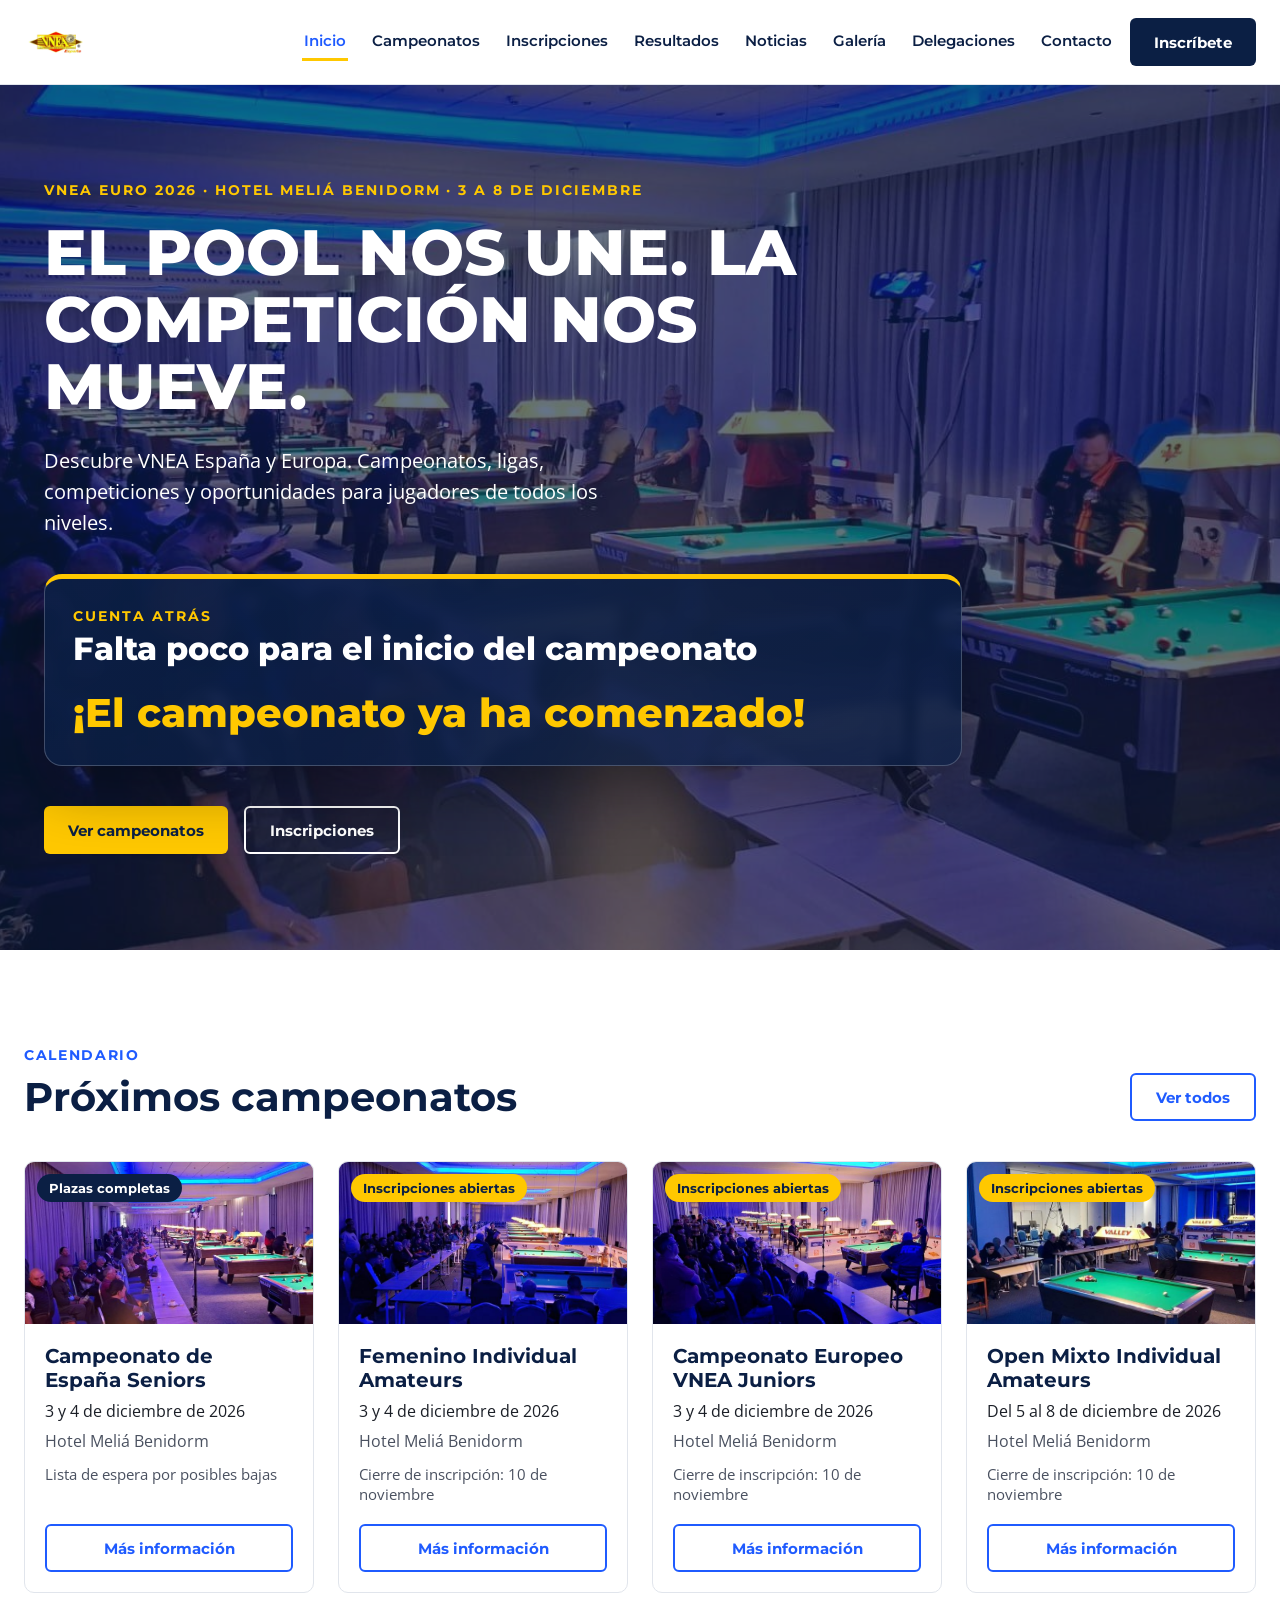
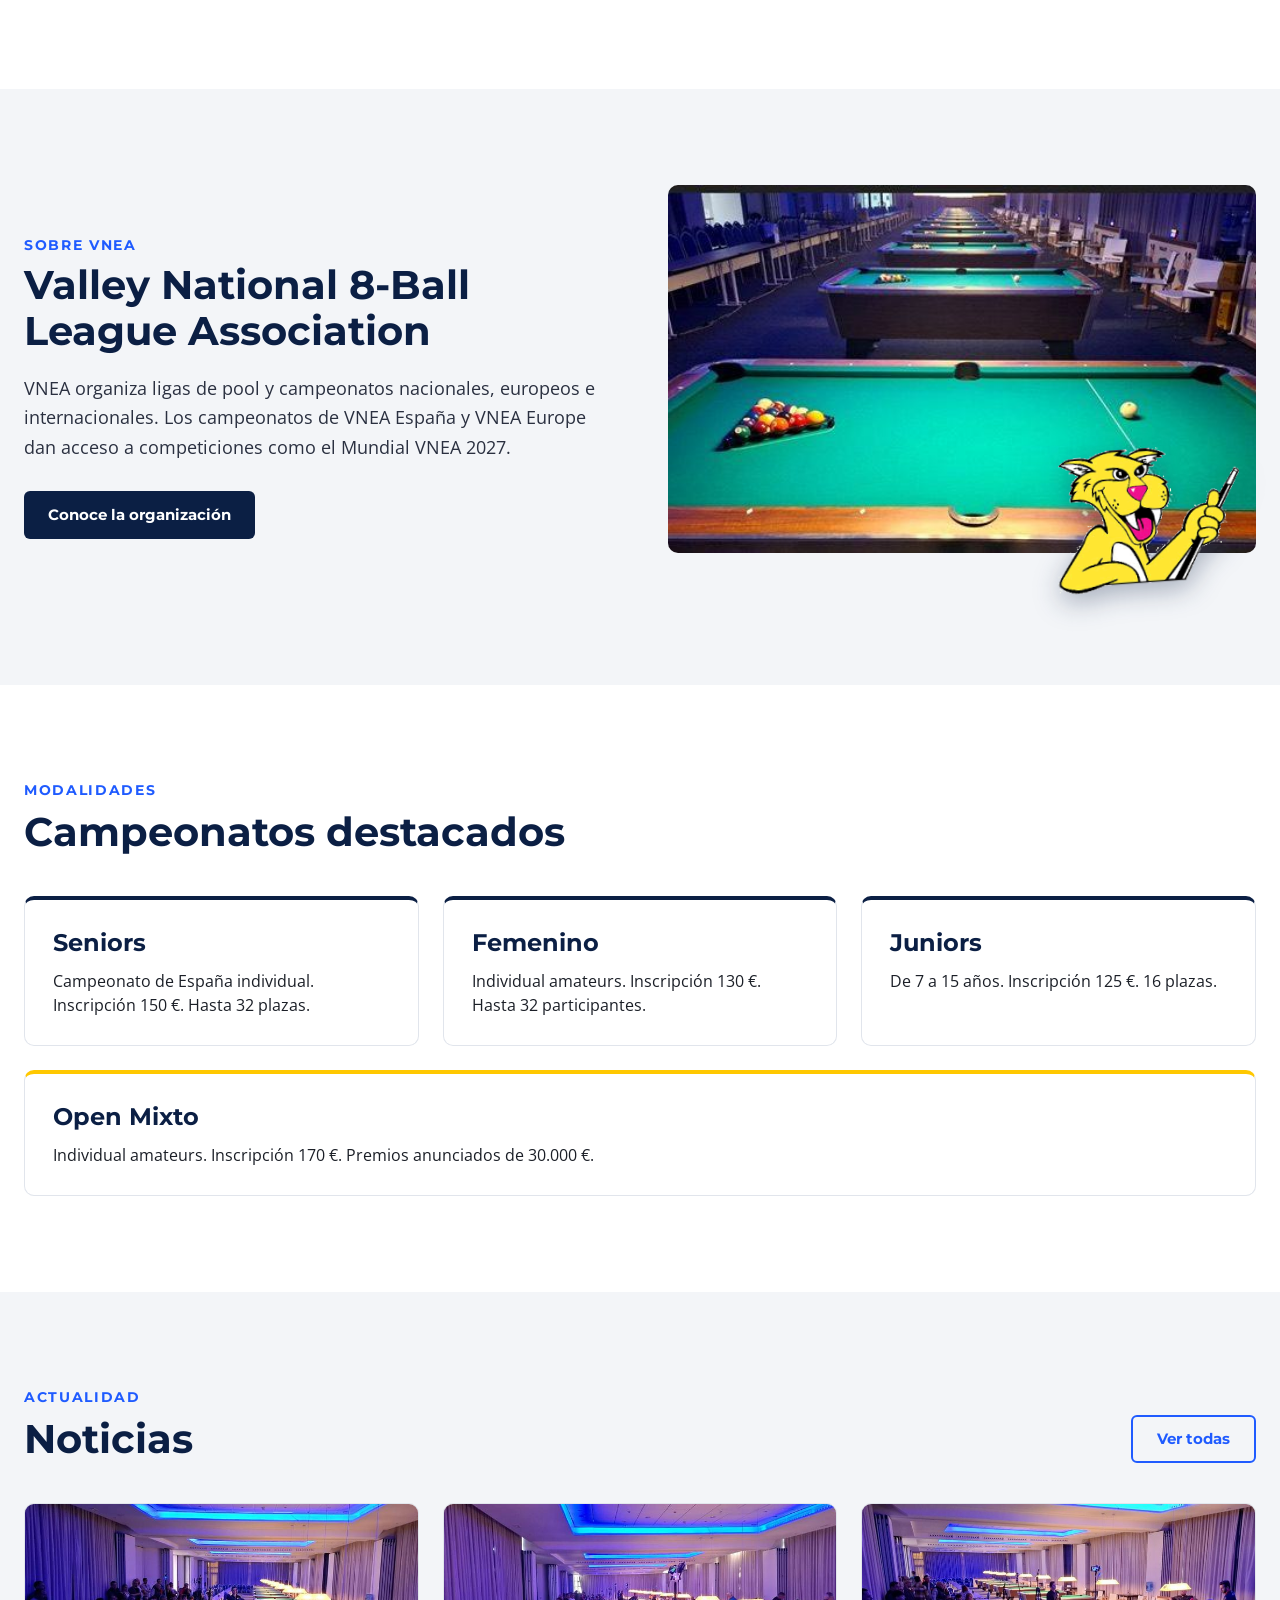
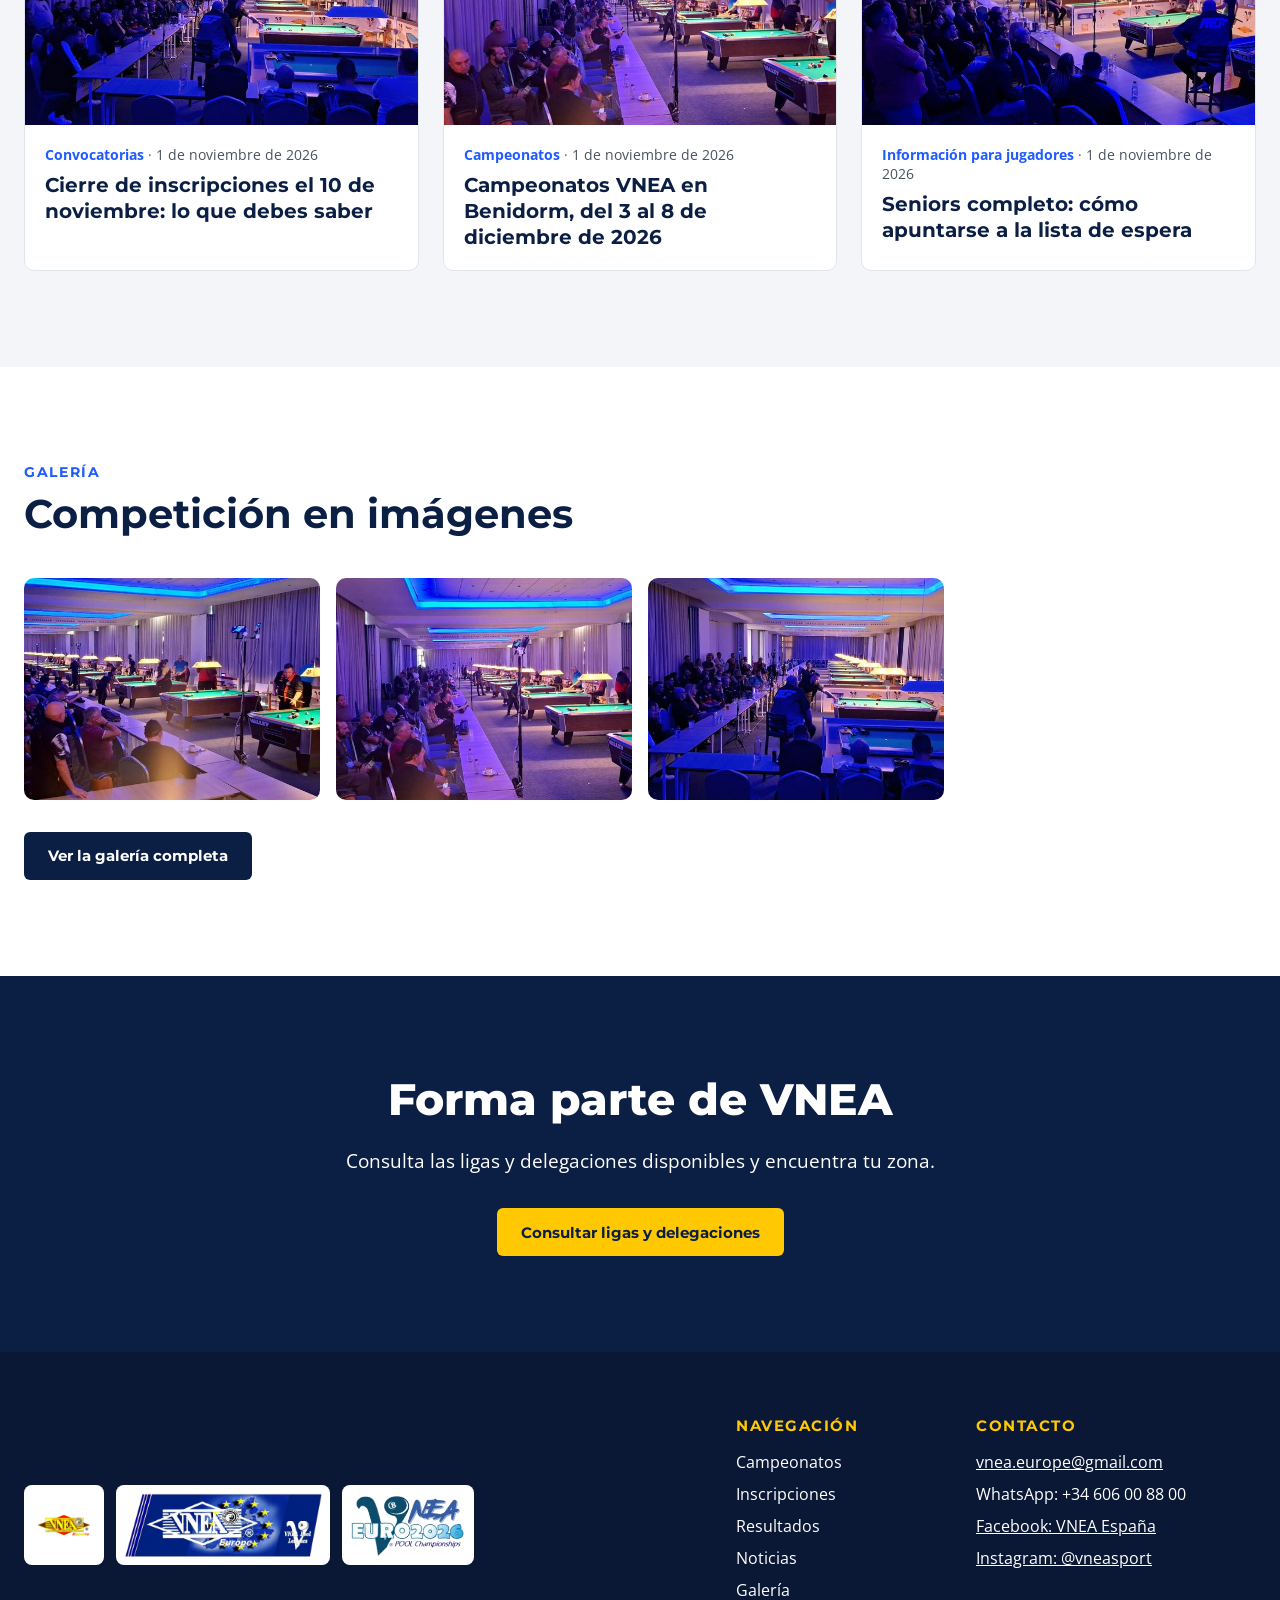
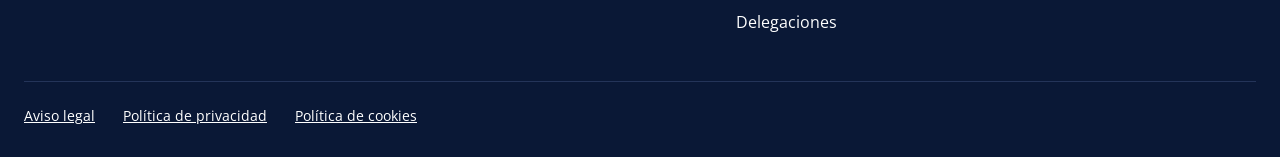
==== commit 1899acfb: "Corrige logos deformados del pie y añade la mascota Charlie en la portada Co-Authored-By: Claude Son" ====
--- a/index.html
+++ b/index.html
@@ -153,7 +153,8 @@
 <p style="margin:20px 0 28px;font-size:18px;line-height:1.65;color:#2A3040">VNEA organiza ligas de pool y campeonatos nacionales, europeos e internacionales. Los campeonatos de VNEA España y VNEA Europe dan acceso a competiciones como el Mundial VNEA 2027.</p>
 <a class="btn btn-p" href="index.html">Conoce la organización</a>
 </div>
-<div style="flex:1 1 440px">
+<div class="about-media" style="flex:1 1 440px">
+<img class="about-mascot" src="img/charlie.png" alt="Charlie, la mascota de VNEA: un gato montés amarillo con un taco de billar" width="281" height="211" loading="lazy" decoding="async">
 <img src="img/mesas.jpg" alt="Mesa de pool con las bolas colocadas y sala del campeonato al fondo" style="width:100%;border-radius:10px;display:block;aspect-ratio:16/10;object-fit:cover" width="634" height="316" loading="lazy" decoding="async">
 </div>
 </div>
--- a/assets/site.css
+++ b/assets/site.css
@@ -1,6 +1,6 @@
 /* VNEA · estilos compartidos: cabecera responsive, cuenta atrás, galería y visor */
 :root{--navy:#0B1F44;--blue:#1F5BFF;--yellow:#FFC800;--line:#E1E5EC}
-img{height:auto}
+img{width:auto;height:auto;max-width:100%}
 :focus-visible{outline:3px solid var(--blue);outline-offset:2px}
 .skip{position:absolute;left:-9999px;top:8px;z-index:100;background:var(--yellow);color:var(--navy);padding:10px 16px;border-radius:6px;font-weight:700;text-decoration:none}
 .skip:focus{left:8px}
@@ -111,3 +111,9 @@
   .cd__lbl{font-size:8px;letter-spacing:0}
   .cd__box{padding-left:2px;padding-right:2px}
 }
+
+/* Mascota Charlie */
+.about-media{position:relative;padding-bottom:36px}
+.about-mascot{position:absolute;right:14px;bottom:0;z-index:2;width:clamp(120px,32%,230px);filter:drop-shadow(0 8px 14px rgba(11,31,68,.35));transform:rotate(-4deg);transition:transform .3s}
+.about-media:hover .about-mascot{transform:rotate(2deg) scale(1.04)}
+@media (prefers-reduced-motion:reduce){.about-mascot{transition:none}}
